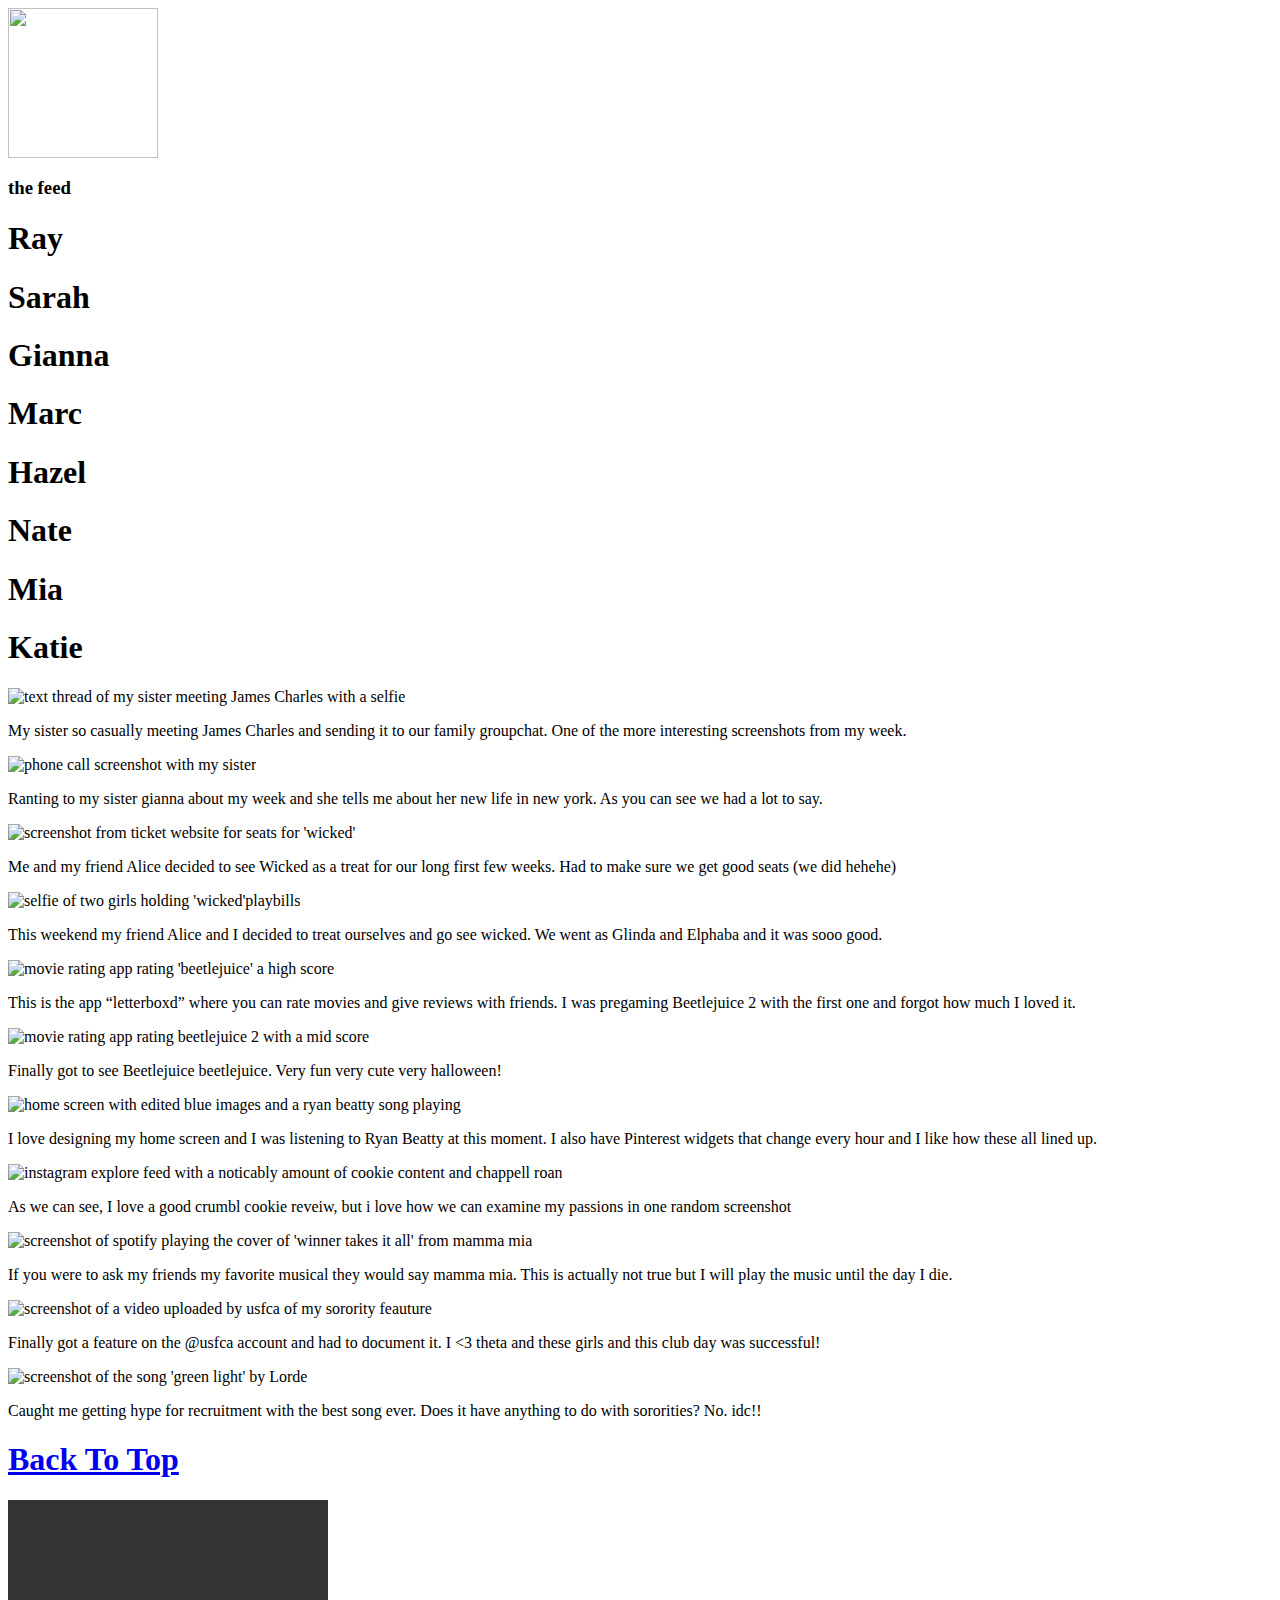
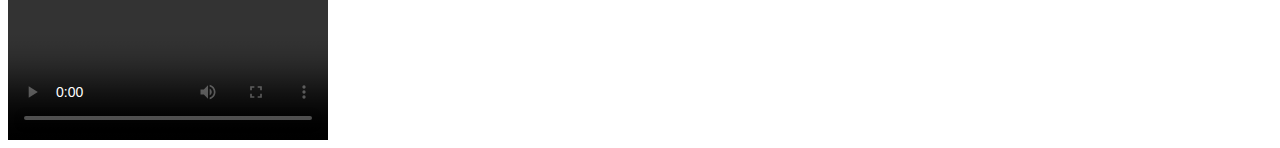
==== thefeed.html @ c277bce9 "thefeed" ====
<style>
    @import url('https://fonts.googleapis.com/css2?family=Italiana&display=swap');
    </style><link rel="preconnect" href="https://fonts.googleapis.com">
<link rel="preconnect" href="https://fonts.gstatic.com" crossorigin>
<link href="https://fonts.googleapis.com/css2?family=Tangerine:wght@400;700&display=swap" rel="stylesheet">
<!DOCTYPE html>
<!--[if lt IE 7]>      <html class="no-js lt-ie9 lt-ie8 lt-ie7"> <![endif]-->
<!--[if IE 7]>         <html class="no-js lt-ie9 lt-ie8"> <![endif]-->
<!--[if IE 8]>         <html class="no-js lt-ie9"> <![endif]-->
<!--[if gt IE 8]>      <html class="no-js"> <!--<![endif]-->

<html>
    
    <head>
        <meta charset="utf-8">
        <meta http-equiv="X-UA-Compatible" content="IE=edge">
        <title>welcome to the feed!</title>
        <meta name="description" content="The Feed Website by Kailey Wilkens">
        <meta name="viewport" content="width=device-width, initial-scale=1">
        <link rel="stylesheet" href="css/style.css">
    </head>

    <body>
        <!--[if lt IE 7]>
            <p class="browsehappy">You are using an <strong>outdated</strong> browser. Please <a href="#">upgrade your browser</a> to improve your experience.</p>
        <![endif]-->
     <nav>
        <a href="index.html">
            <img src="kailey_thefeedmedia/cake.gif"
            width="150px">
        </a>

</div>
<div id="friends">
    <h3> the feed</h3>
    <h1> Ray </h1>
        <h1> Sarah </h1>
            <h1> Gianna </h1>
                <h1> Marc </h1>
                    <h1> Hazel </h1>
                        <h1> Nate </h1>
                            <h1> Mia </h1>
                                <h1> Katie
</h1>
</div>
<div id="images">
     </nav>
     <main>
        <section>
            <img src="kailey_thefeedmedia/james.jpg" alt="text thread of my sister meeting James Charles with a selfie">
 <p> <caption>My sister so casually meeting James Charles and sending it to our family groupchat. One of the more interesting screenshots from my week.</caption></p>
        </section>
       
        <section>
            <img src="kailey_thefeedmedia/gcall.jpg"
             alt="phone call screenshot with my sister">
            <p> <caption> Ranting to my sister gianna about my week and she tells me about her new life in new york. As you can see we had a lot to say.</caption></p>
        </section>
       
        <section>
            <img src="kailey_thefeedmedia/seats.jpg" alt="screenshot from ticket website for seats for 'wicked'">

            <p> <caption>Me and my friend Alice decided to see Wicked as a treat for our long first few weeks. Had to make sure we get good seats (we did hehehe)</caption></p>
        </section>
        <section>
            <img src="kailey_thefeedmedia/wickedbesties.jpg" alt="selfie of two girls holding 'wicked'playbills">
            <p><caption> This weekend my friend Alice and I decided to treat ourselves and go see wicked. We went as Glinda and Elphaba and it was sooo good.</caption></p>
        </section>
        <section>
<img src="kailey_thefeedmedia/beetlejuice.jpg" alt="movie rating app rating 'beetlejuice' a high score">
            <p> <caption>This is the app “letterboxd” where you can rate movies and give reviews with friends. I was pregaming Beetlejuice 2 with the first one and forgot how much I loved it.</caption></p>
        </section>
        <section>
            <img src="kailey_thefeedmedia/beetlejuice2.jpg" alt="movie rating app rating beetlejuice 2 with a mid score">
            <p> <caption>Finally got to see Beetlejuice beetlejuice. Very fun very cute very halloween!</caption></p>
        </section>
        <section>
            <img src="kailey_thefeedmedia/homescreen.jpg" alt="home screen with edited blue images and a ryan beatty song playing">
            <p> <caption>I love designing my home screen and I was listening to Ryan Beatty at this moment. I also have Pinterest widgets that change every hour and I like how these all lined up. </caption></p>
        </section>
        <section>
            <img src="kailey_thefeedmedia/insta.jpg" alt="instagram explore feed with a noticably amount of cookie content and chappell roan">
            <p> <caption>As we can see, I love a good crumbl cookie reveiw, but i love how we can examine my passions in one random screenshot</caption></p>
        </section>
        <section>
            <img src="kailey_thefeedmedia/mamma.jpg" alt="screenshot of spotify playing the cover of 'winner takes it all' from mamma mia">
            <p> <caption>If you were to ask my friends my favorite musical they would say mamma mia. This is actually not true but I will play the music until the day I die.</caption></p>
        </section>
        <section>
            <img src="kailey_thefeedmedia/usfsc.jpg" alt="screenshot of a video uploaded by usfca of my sorority feauture">
            <p> <caption>Finally got a feature on the @usfca account and had to document it. I <3 theta and these girls and this club day was successful!</caption></p>
        </section>
        <section>
            <img src="kailey_thefeedmedia/lorde.jpg" alt="screenshot of the song 'green light' by Lorde">
            <p> <caption>Caught me getting hype for recruitment with the best song ever. Does it have anything to do with sororities? No. idc!!</caption></p>
        </section>
    </div>
     </main>
     <footer>
        <a href="#top">
        <h1> Back To Top</h1> 
    </a>
    <video 
    width="320" height="240" controls>
    autoplay <muted>
        <source src="kailey_thefeedmedia/trish-chicken.jpg" type="video/mp4">
        <source src="movie.ogg" type="video/ogg">
    </muted>
    </autoplay>
      </video>
     </footer>
    </body>
</html>
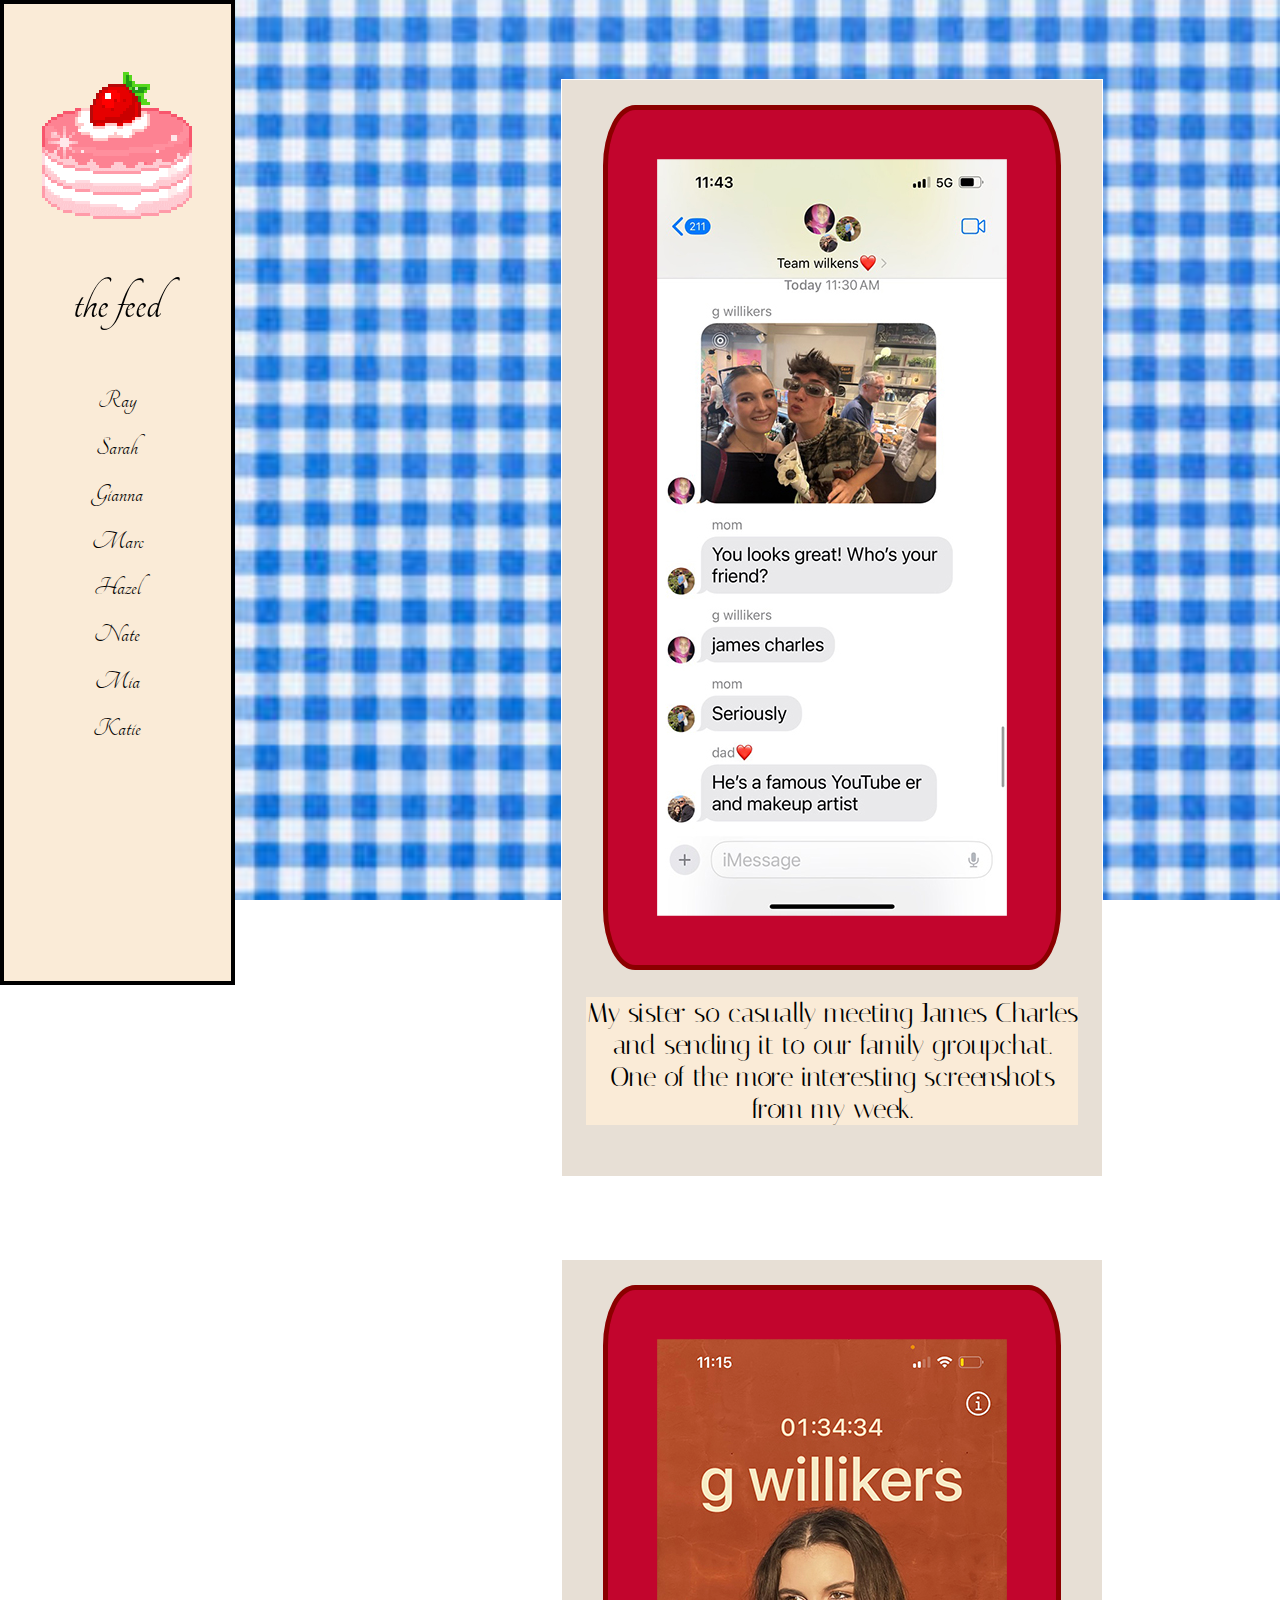
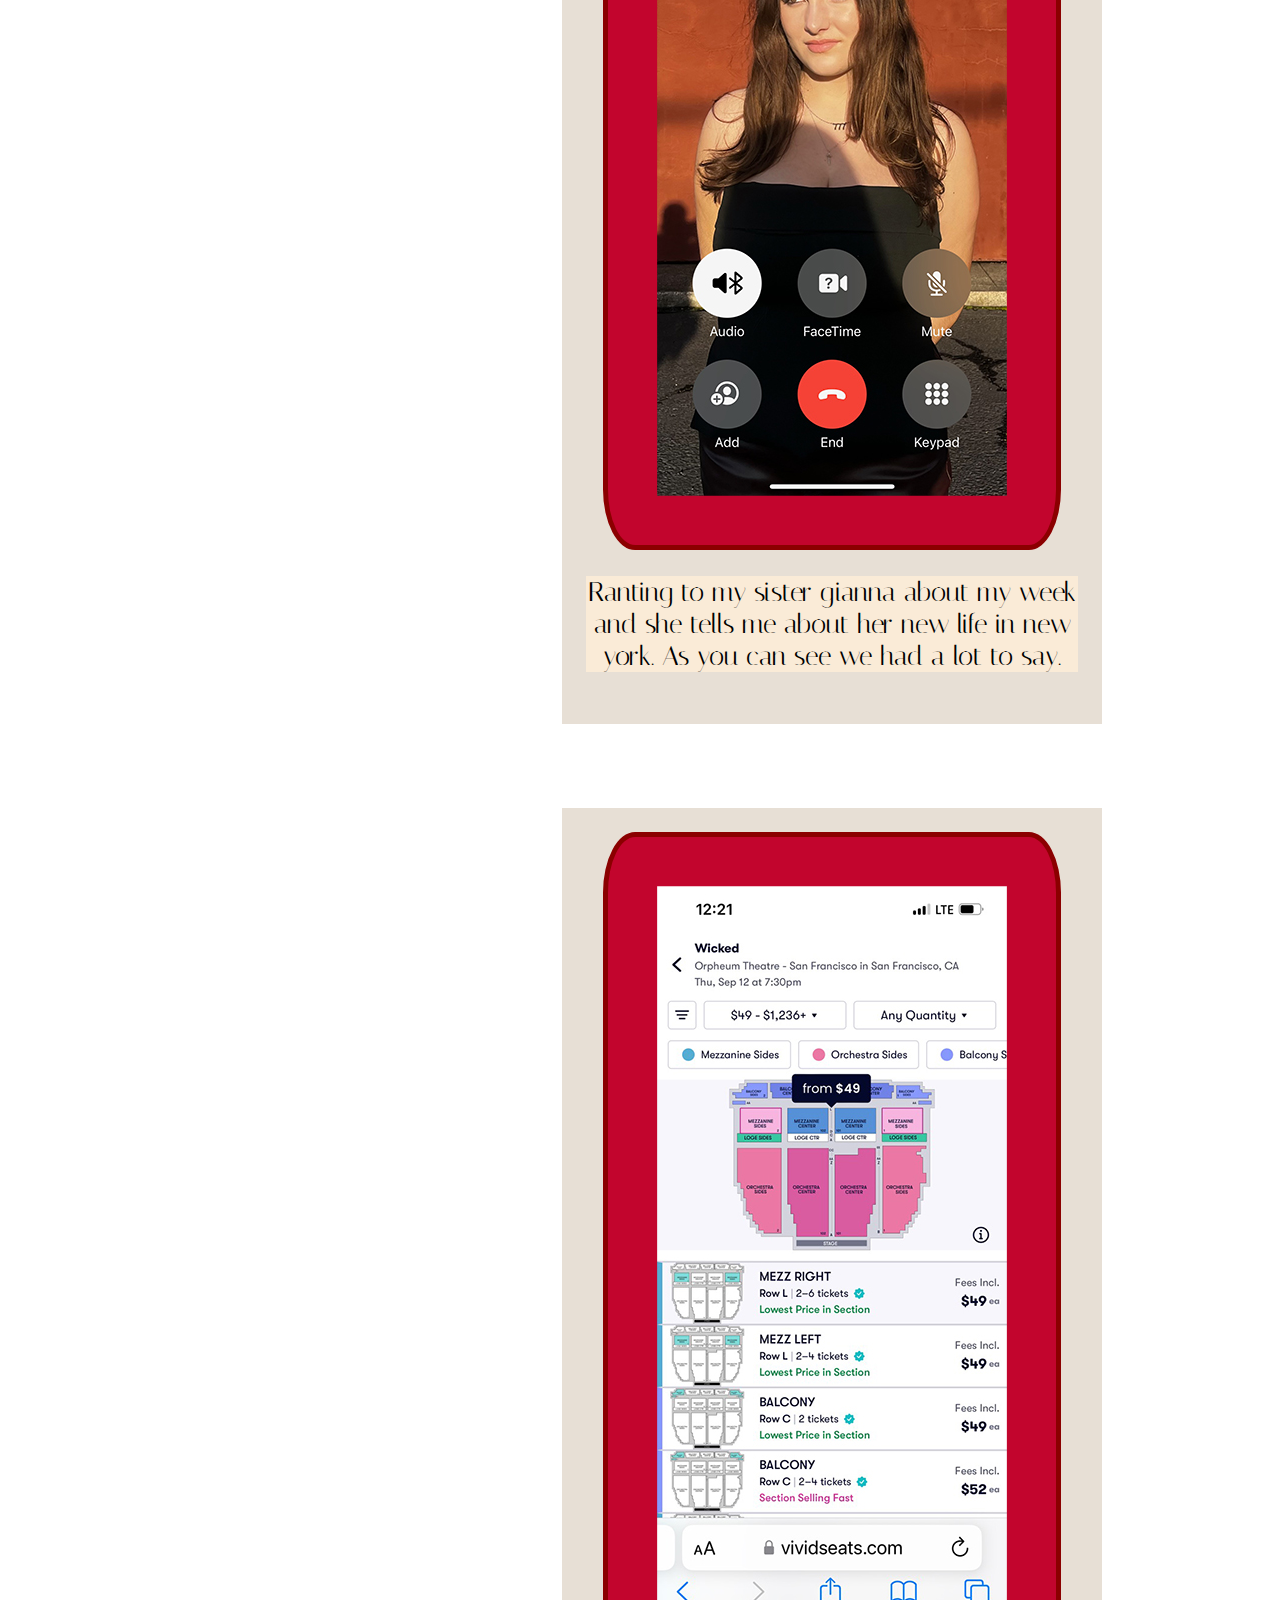
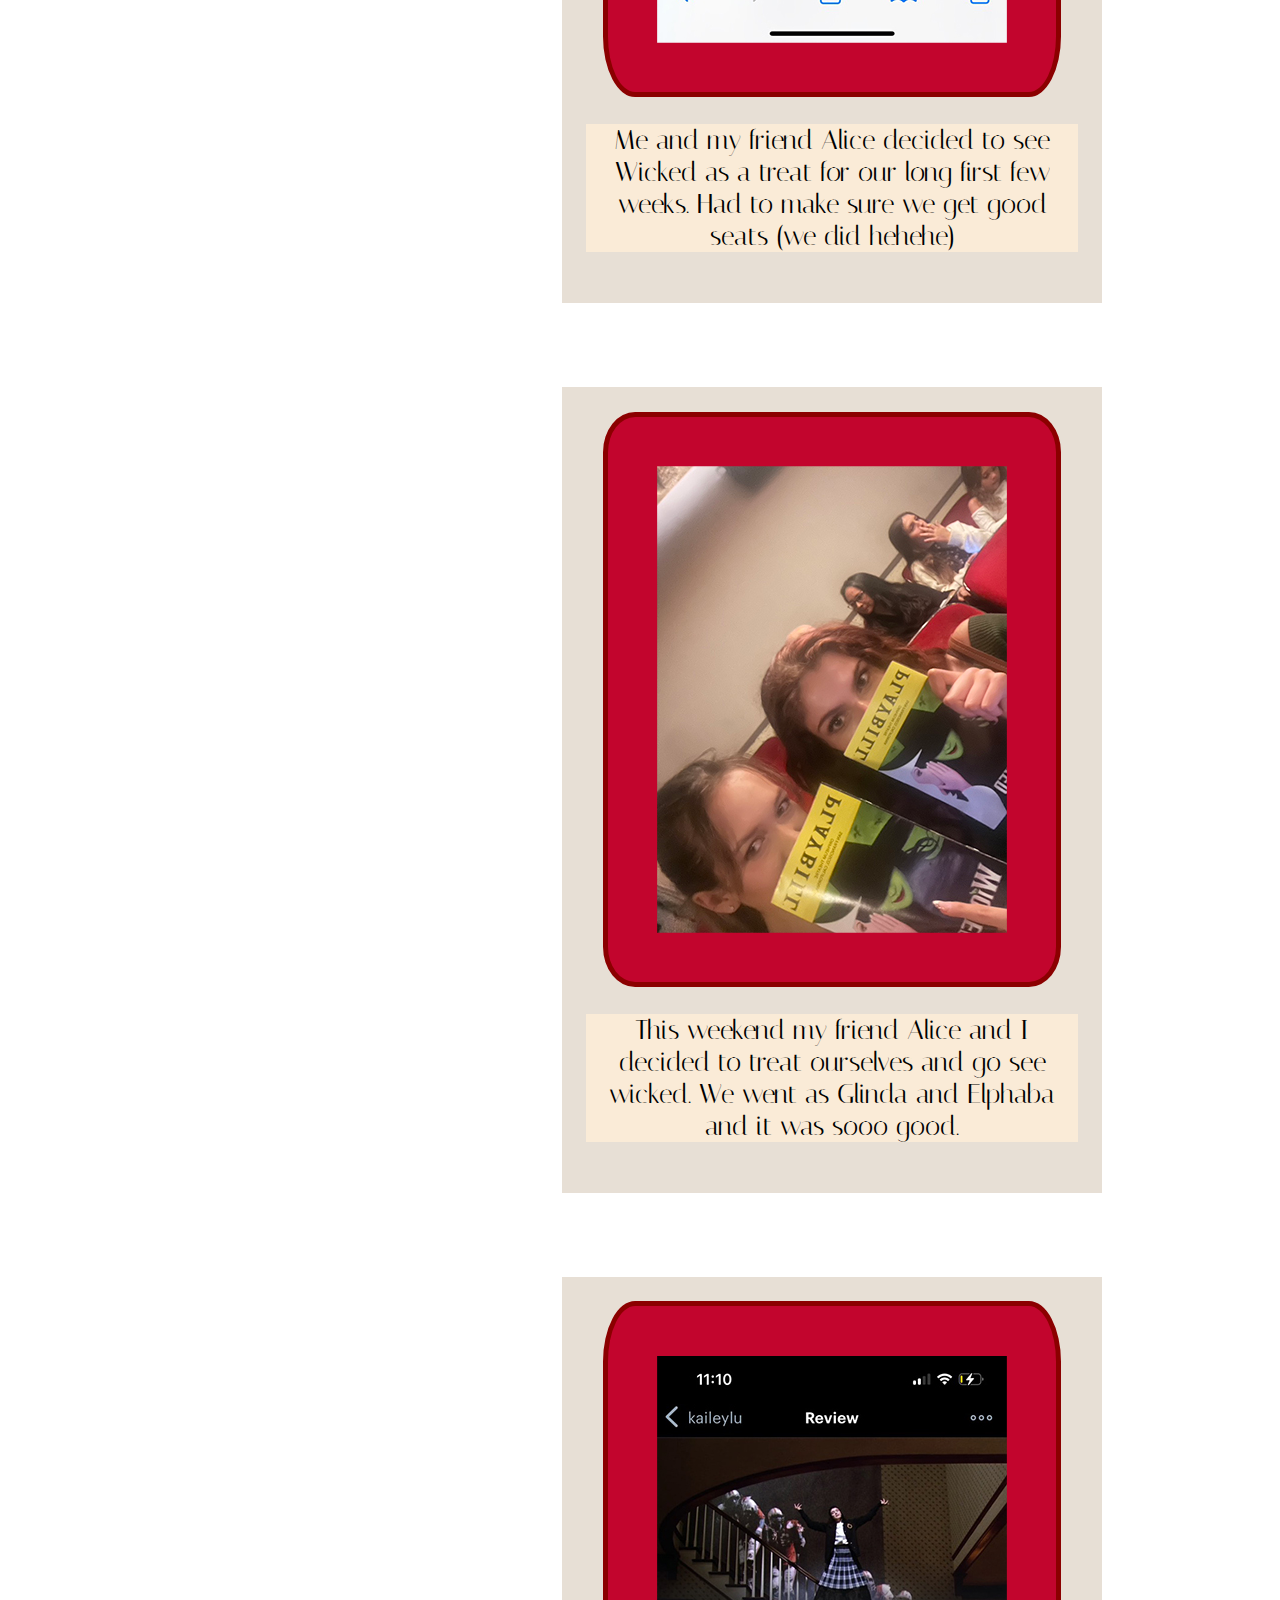
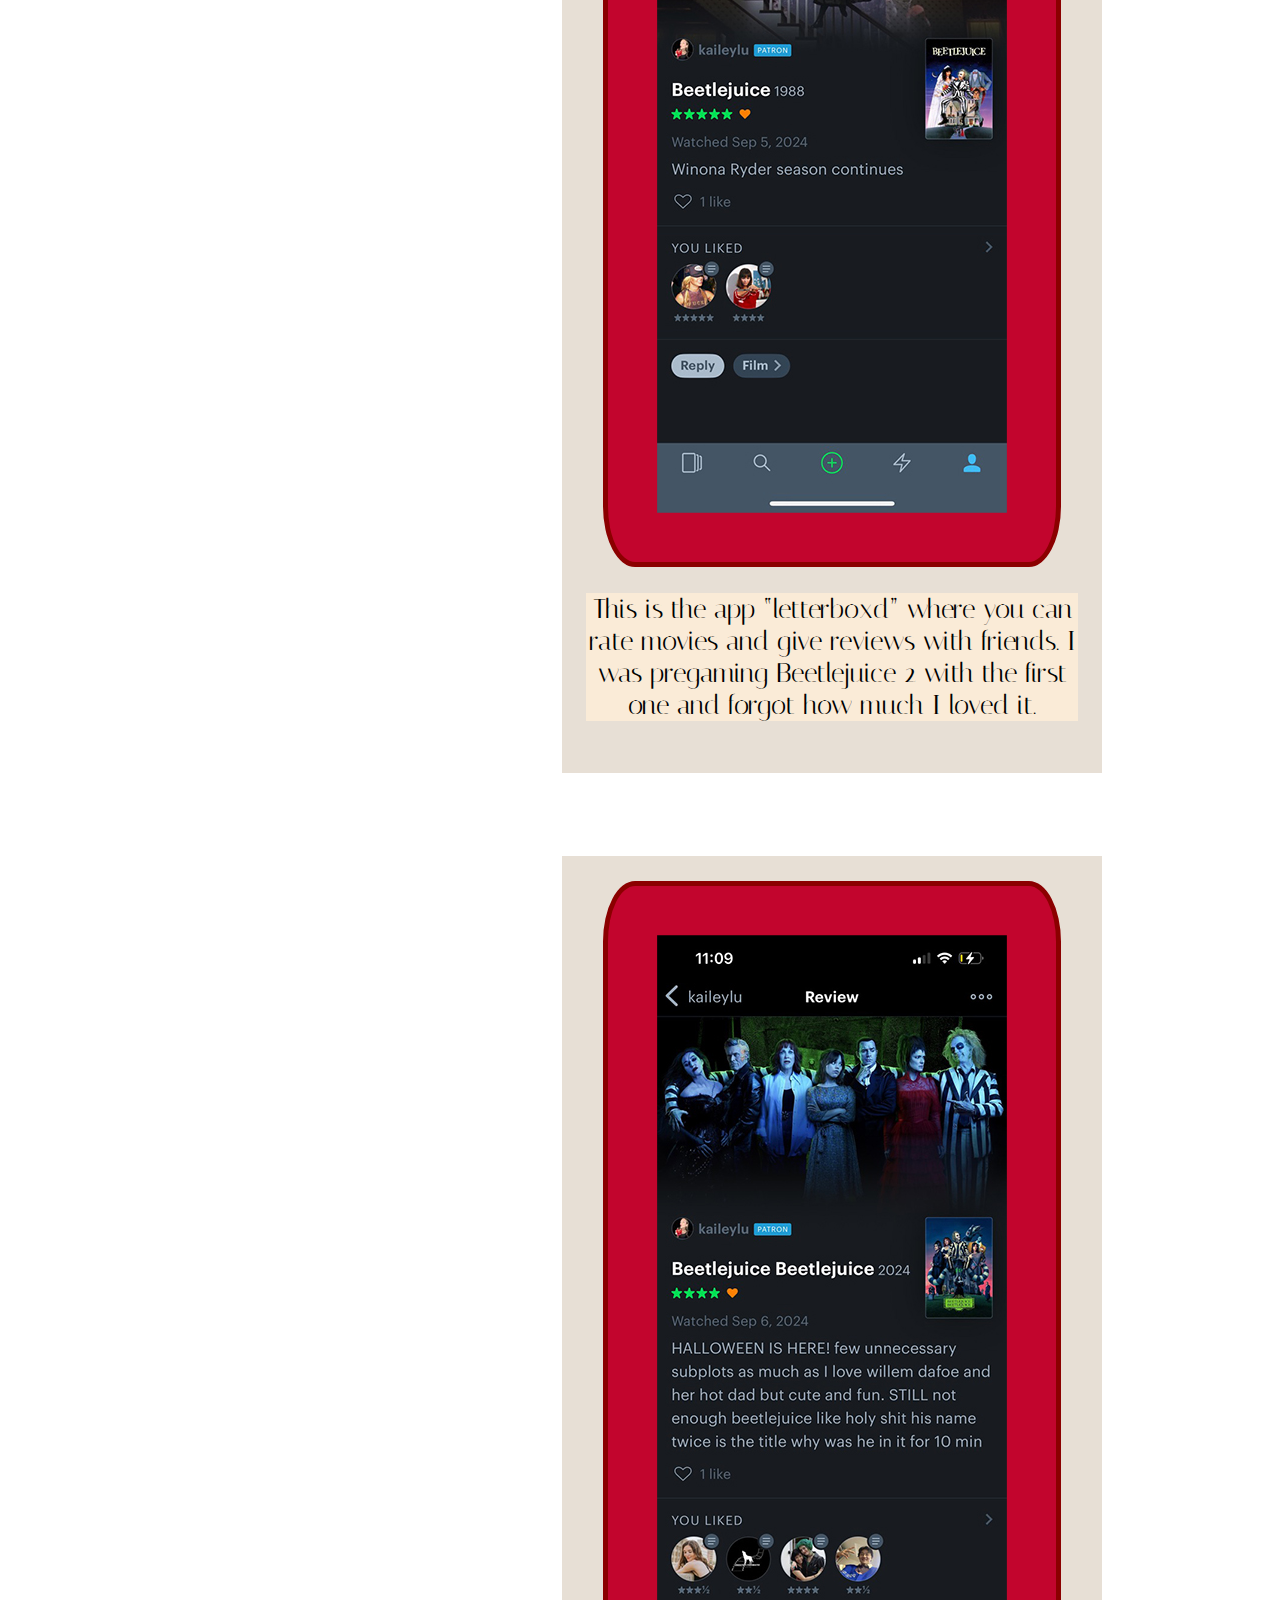
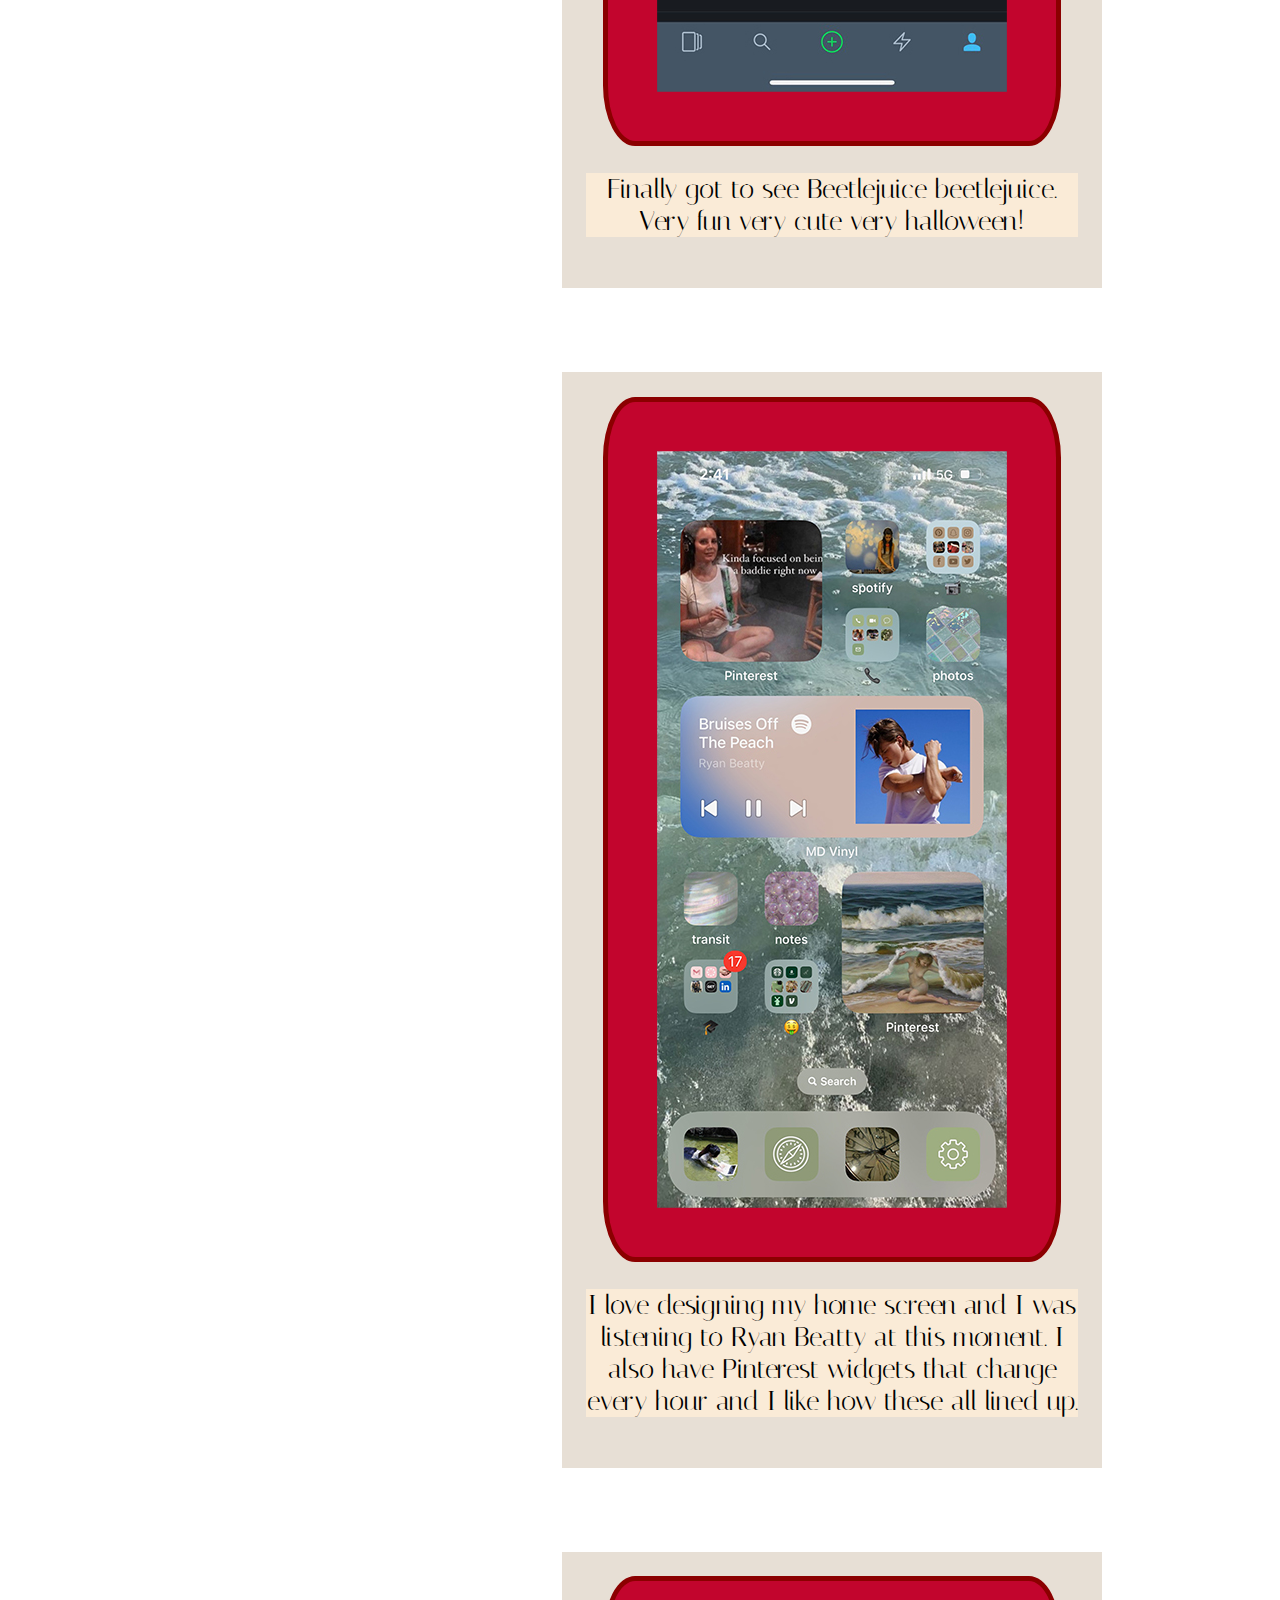
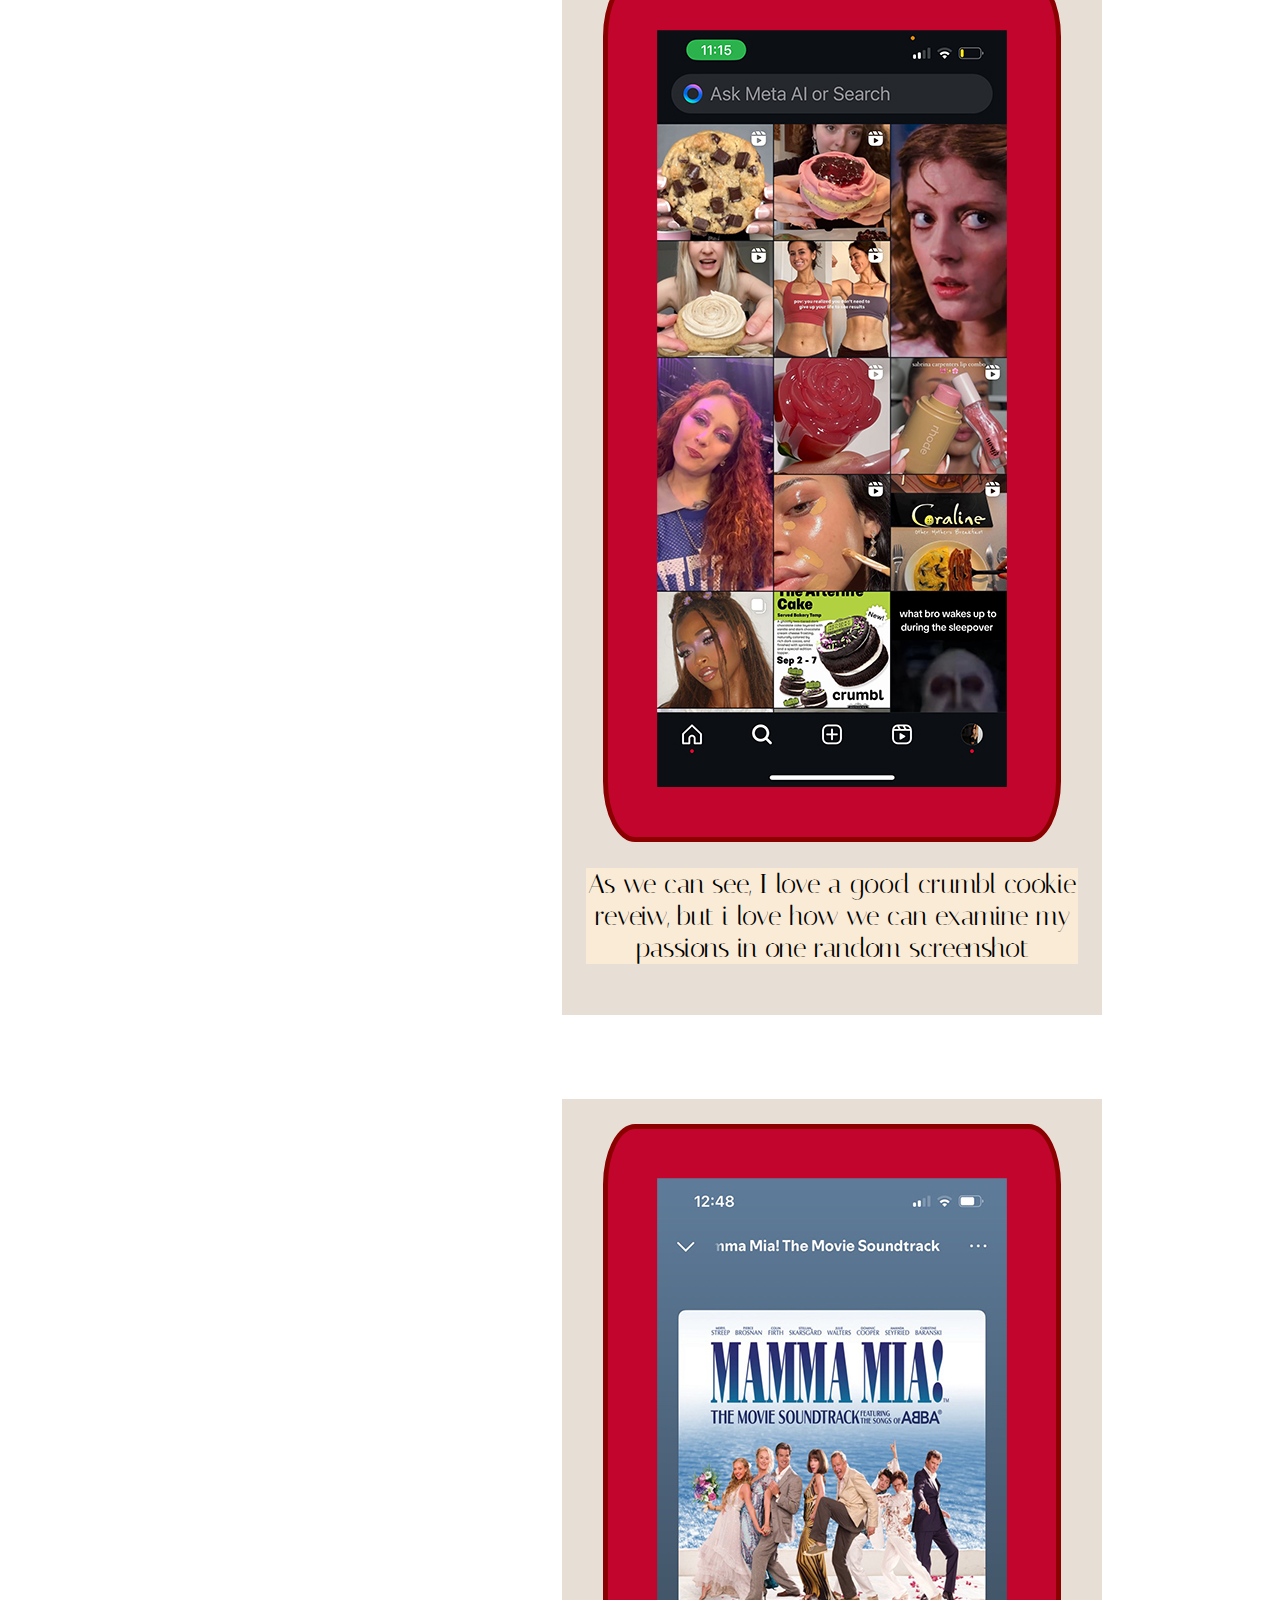
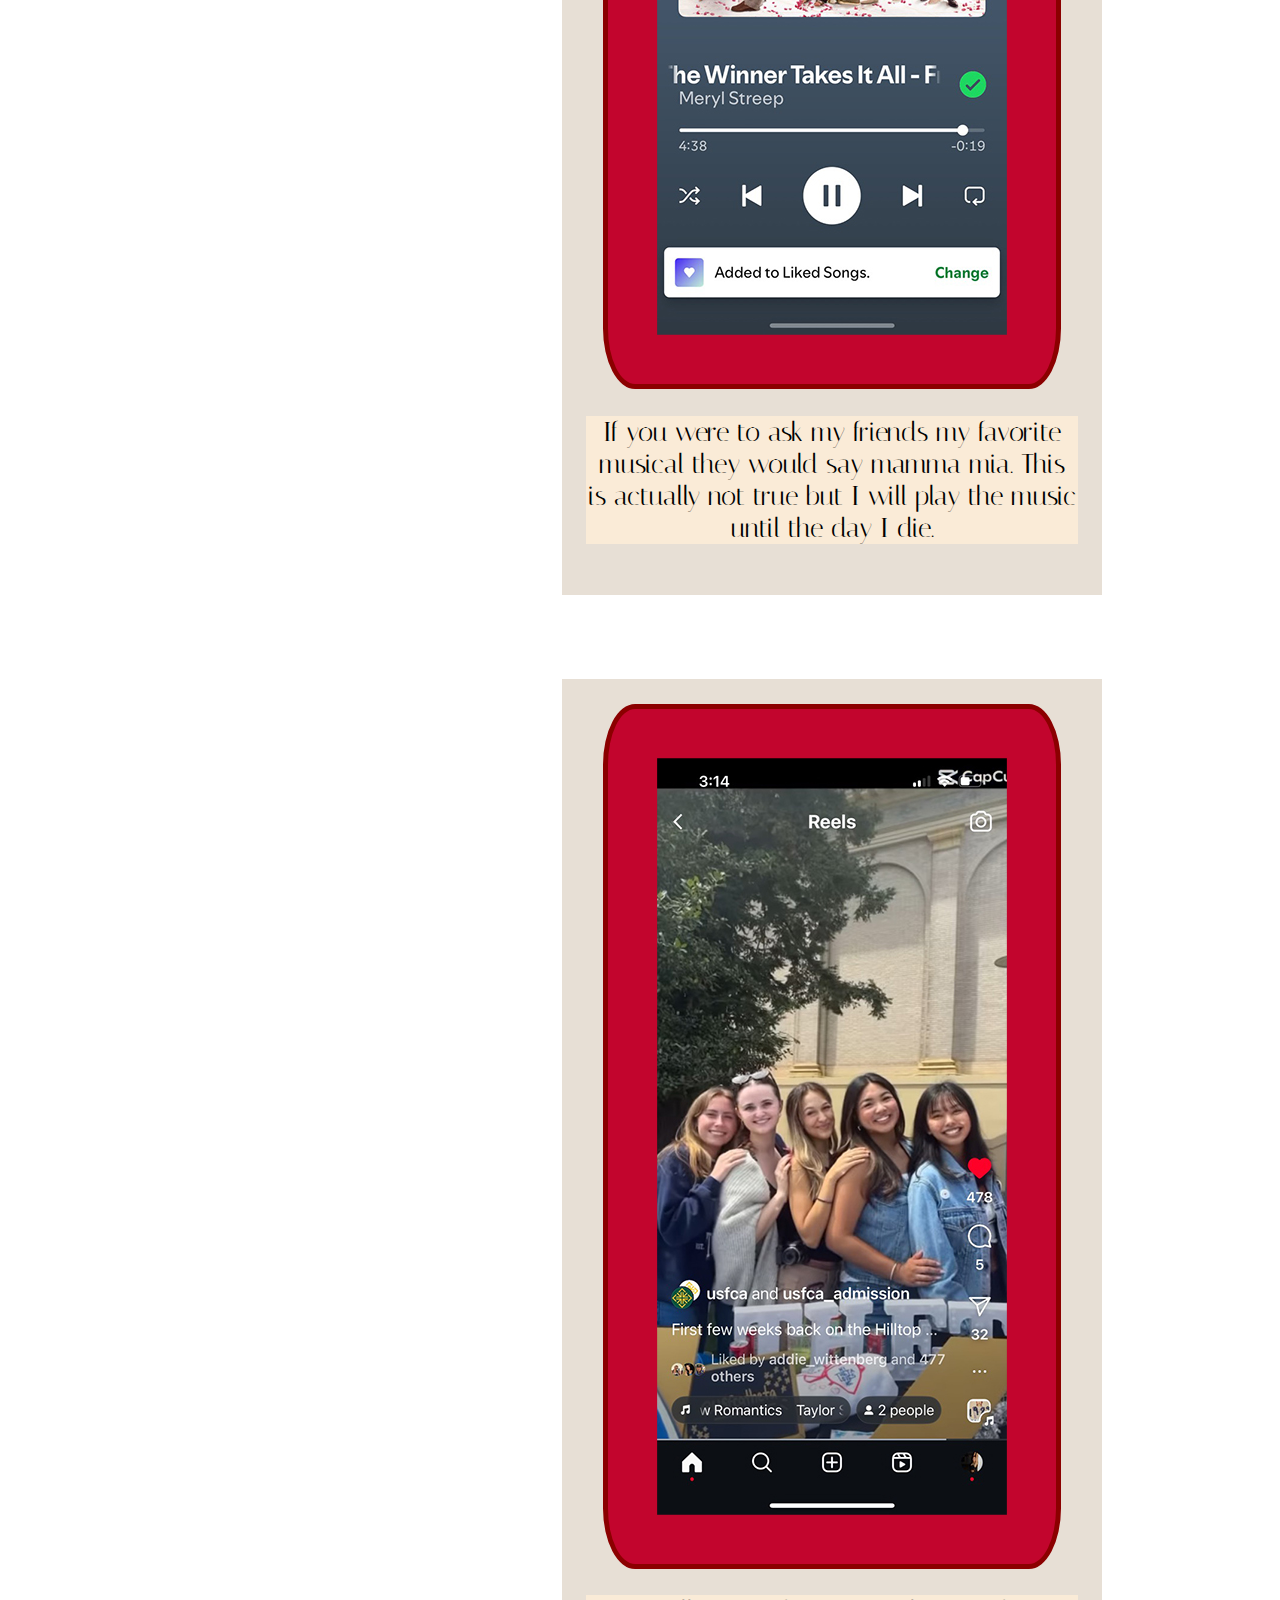
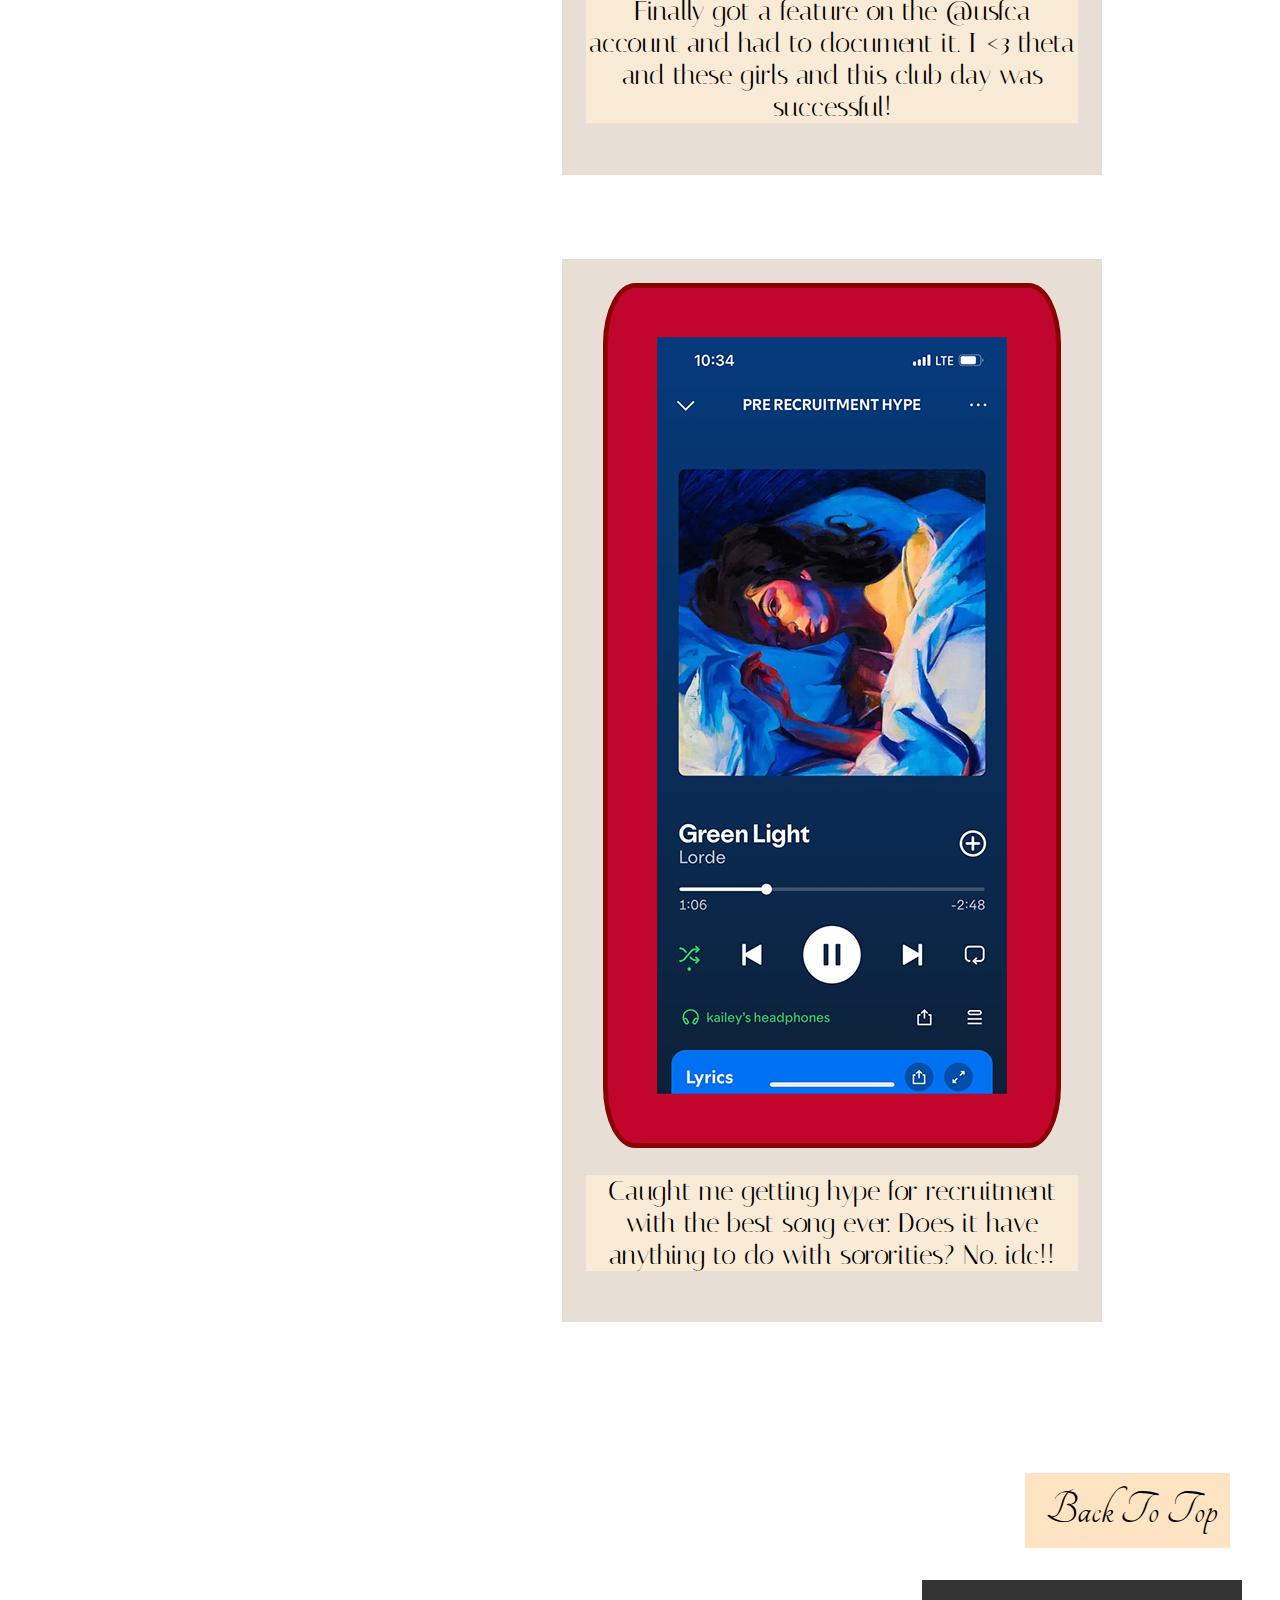
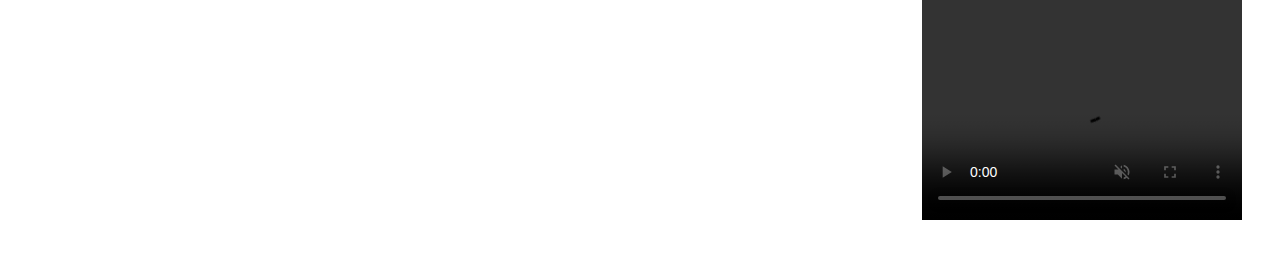
==== commit 93b92f72: "Update thefeed.html" ====
--- a/thefeed.html
+++ b/thefeed.html
@@ -99,10 +99,9 @@
      <footer>
         <a href="#top">
         <h1> Back To Top</h1> 
-    </a>
+   </a>
     <video 
-    width="320" height="240" controls>
-    autoplay <muted>
+    width="320" height="240" controls autoplay muted>
         <source src="kailey_thefeedmedia/trish-chicken.jpg" type="video/mp4">
         <source src="movie.ogg" type="video/ogg">
     </muted>
@@ -110,4 +109,4 @@
       </video>
      </footer>
     </body>
-</html>+</html>
--- a/css/style.css
+++ b/css/style.css
@@ -0,0 +1,220 @@
+@import url(https://www.istockphoto.com/search/2/image-film?phrase=blue+gingham);
+
+
+
+body{
+    background-image: url('../kailey_thefeedmedia/bluegingham.jpg');
+    background-size: cover;
+    background-position: center;
+    background-attachment: fixed;
+    margin: 0 auto;
+    max-width: 100%;
+   
+}
+
+header {
+    text-align: center;
+    margin-top: 15%;
+    right: 15%;
+}
+
+
+
+
+nav {
+background-color: antiquewhite;
+border: 4px solid black;
+max-width: 25%;
+padding: 3%;
+height: 100vh;
+position: fixed;
+top: 0px;
+left: 0px;
+}
+
+nav img:hover {
+background-color: blue;
+
+}
+
+h1{
+color: rgb(0, 0, 0);
+font-size: 20pt;
+font-family: "Tangerine", cursive;
+font-weight: 400;
+font-style: normal;
+
+
+  }
+
+
+
+h2{
+color: white;
+font-family: "Italiana", sans-serif;
+    font-weight: 400;
+    font-style: normal;
+
+}
+
+h3 {
+color: rgb(0, 0, 0);
+font-size: 40pt;
+font-family: "Tangerine", cursive;
+font-weight: 400;
+font-style: normal;
+}
+
+main {
+max-width: 65%;
+margin-left: 30%;
+padding: 3%;
+display: flex;
+flex-direction: column;
+justify-content: space-around;
+align-items: center;
+}
+
+section{
+    border: 1px solid white;
+    text-align: center;
+    width: 60%;
+    margin: 5%;
+    padding: 3%;
+    background-color: rgb(231, 223, 213);
+}
+
+section img{
+    padding: 10%;
+    border: 5px solid darkred;
+    background-color: rgb(194,5,45);
+    border-radius: 7%;
+    
+}
+
+section img:hover{
+    transform: scale(1.1);
+}
+
+a{
+    text-decoration: none;
+}
+
+a:hover{
+    opacity: .7;
+
+}
+footer {
+text-align: right;
+padding: 3%;
+color: rgb(0, 0, 0);
+
+}
+
+footer h1{
+    background-color: bisque;
+    width: 15%;
+    text-align: right;
+    margin-left: 82%;
+    font-family: "Tangerine", cursive;
+        font-weight: 400;
+        font-style: normal;
+
+        font-size: 36pt;
+        padding: 1%;
+
+}
+
+.tangerine-regular {
+    font-family: "Tangerine", cursive;
+    font-weight: 400;
+    font-style: normal;
+  }
+
+  
+caption{
+    background-color: beige;
+}
+
+#friends {
+    border: 1px;
+    text-align: center;
+    padding: 2%;
+    font-family: "Tangerine", cursive;
+        font-weight: 400;
+        font-style: normal;
+
+        font-size: 17pt;
+}
+p{
+    color: rgb(0, 0, 0);
+    font-family: "Italiana", sans-serif;
+    font-weight: 400;
+    font-style: normal;
+    font-size: 20pt;
+    background-color: antiquewhite;
+}
+
+.tangerine-regular {
+    font-family: "Tangerine", cursive;
+    font-weight: 400;
+    font-style: normal;
+  }
+
+  
+caption{
+    background-color: white;
+}
+
+.cake {
+    width: 110px;
+    top: 50px;
+    left: 600px;
+}
+
+.apple {
+    position: absolute;
+    width: 150px;
+    top: 100px;
+    left: 100px;
+}
+
+.applecat {
+    position: absolute;
+    bottom: 150;
+    right: 200;
+    width: 150px;
+}
+
+.watermelon {
+    position: absolute;
+    bottom: 50px;
+    width: 150px;
+    left: 250px;
+}
+
+.banana {
+    position: absolute;
+    right: 250px;
+    top: 50px;
+    width: 100px;
+}
+
+.forknknife{
+    position: absolute;
+    bottom: 175px;
+    left: 630px;
+    width: 160px;
+}
+
+.tray {
+    padding: 1%;
+    border: 5px solid darkred;
+    background-color: rgb(194,5,45);
+    border-radius: 1%;
+}
+
+.trish {
+    align-items: center;
+    background-color: bisque;
+}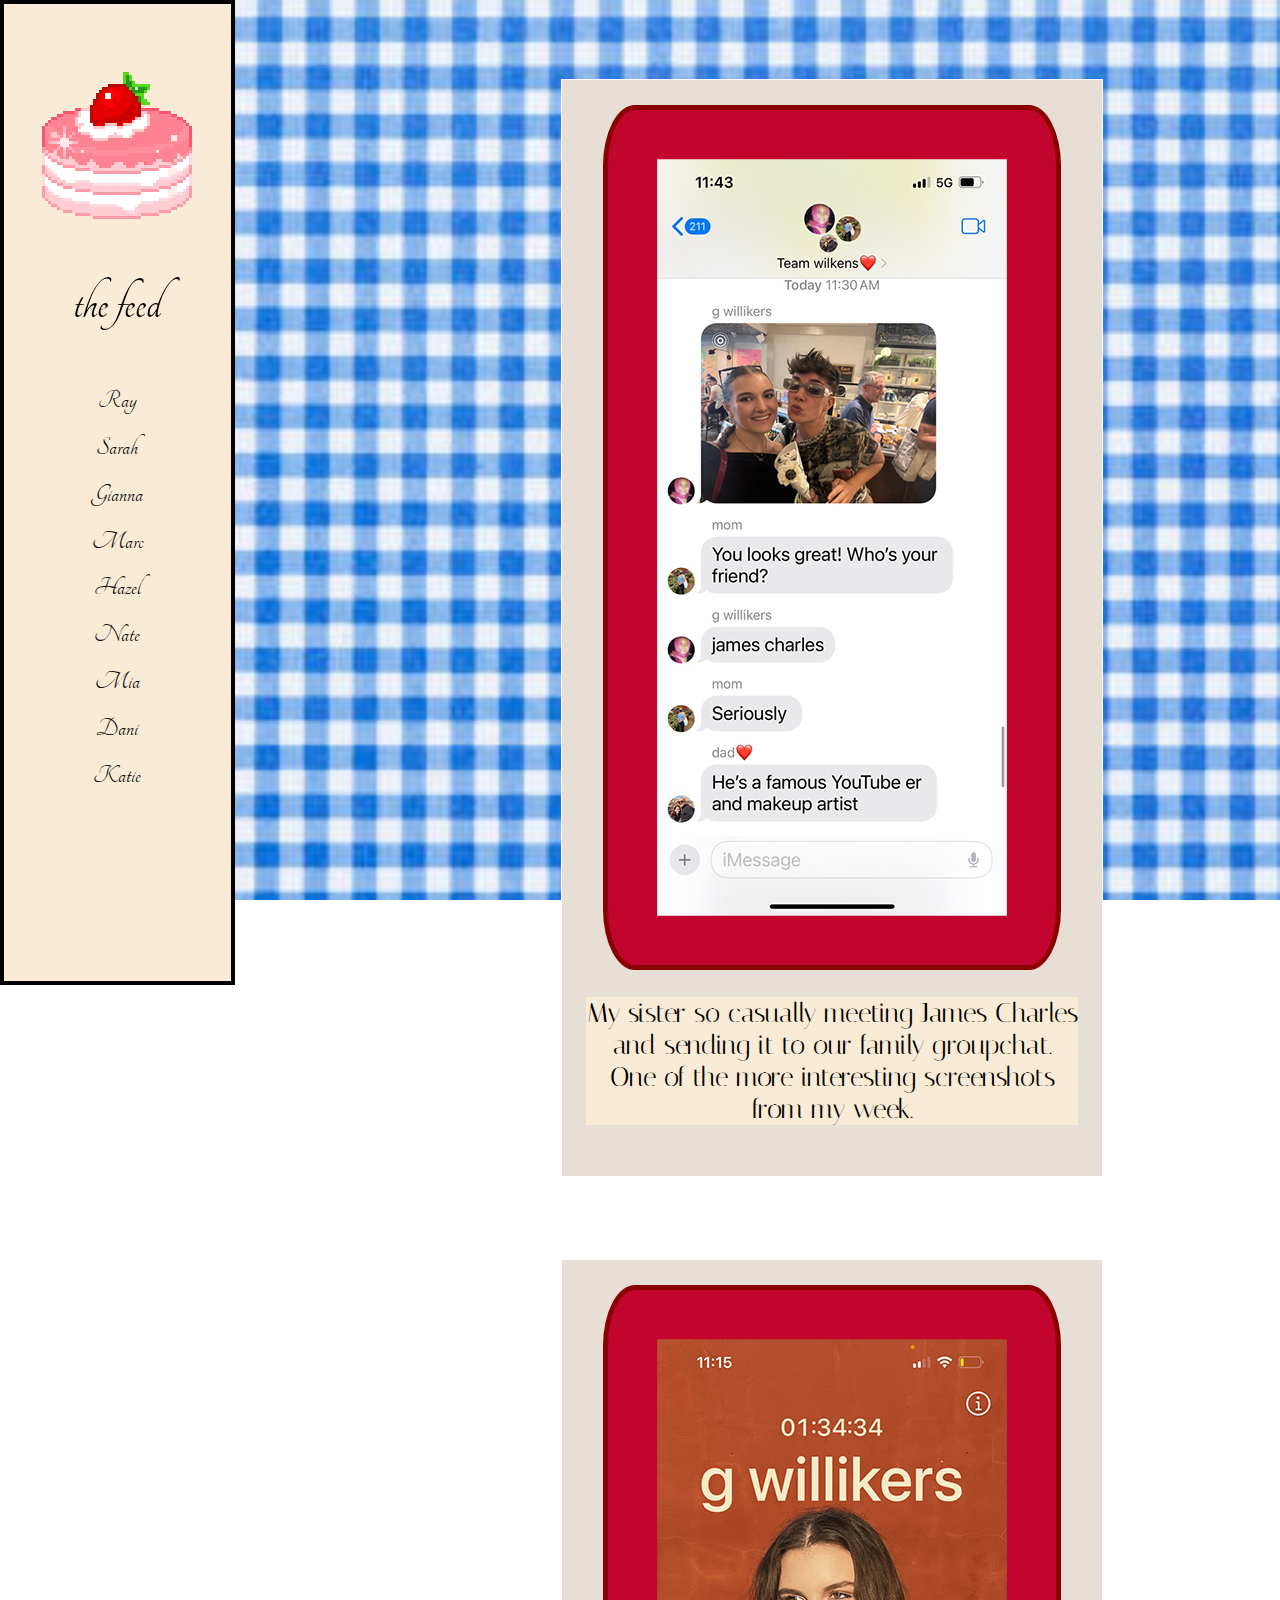
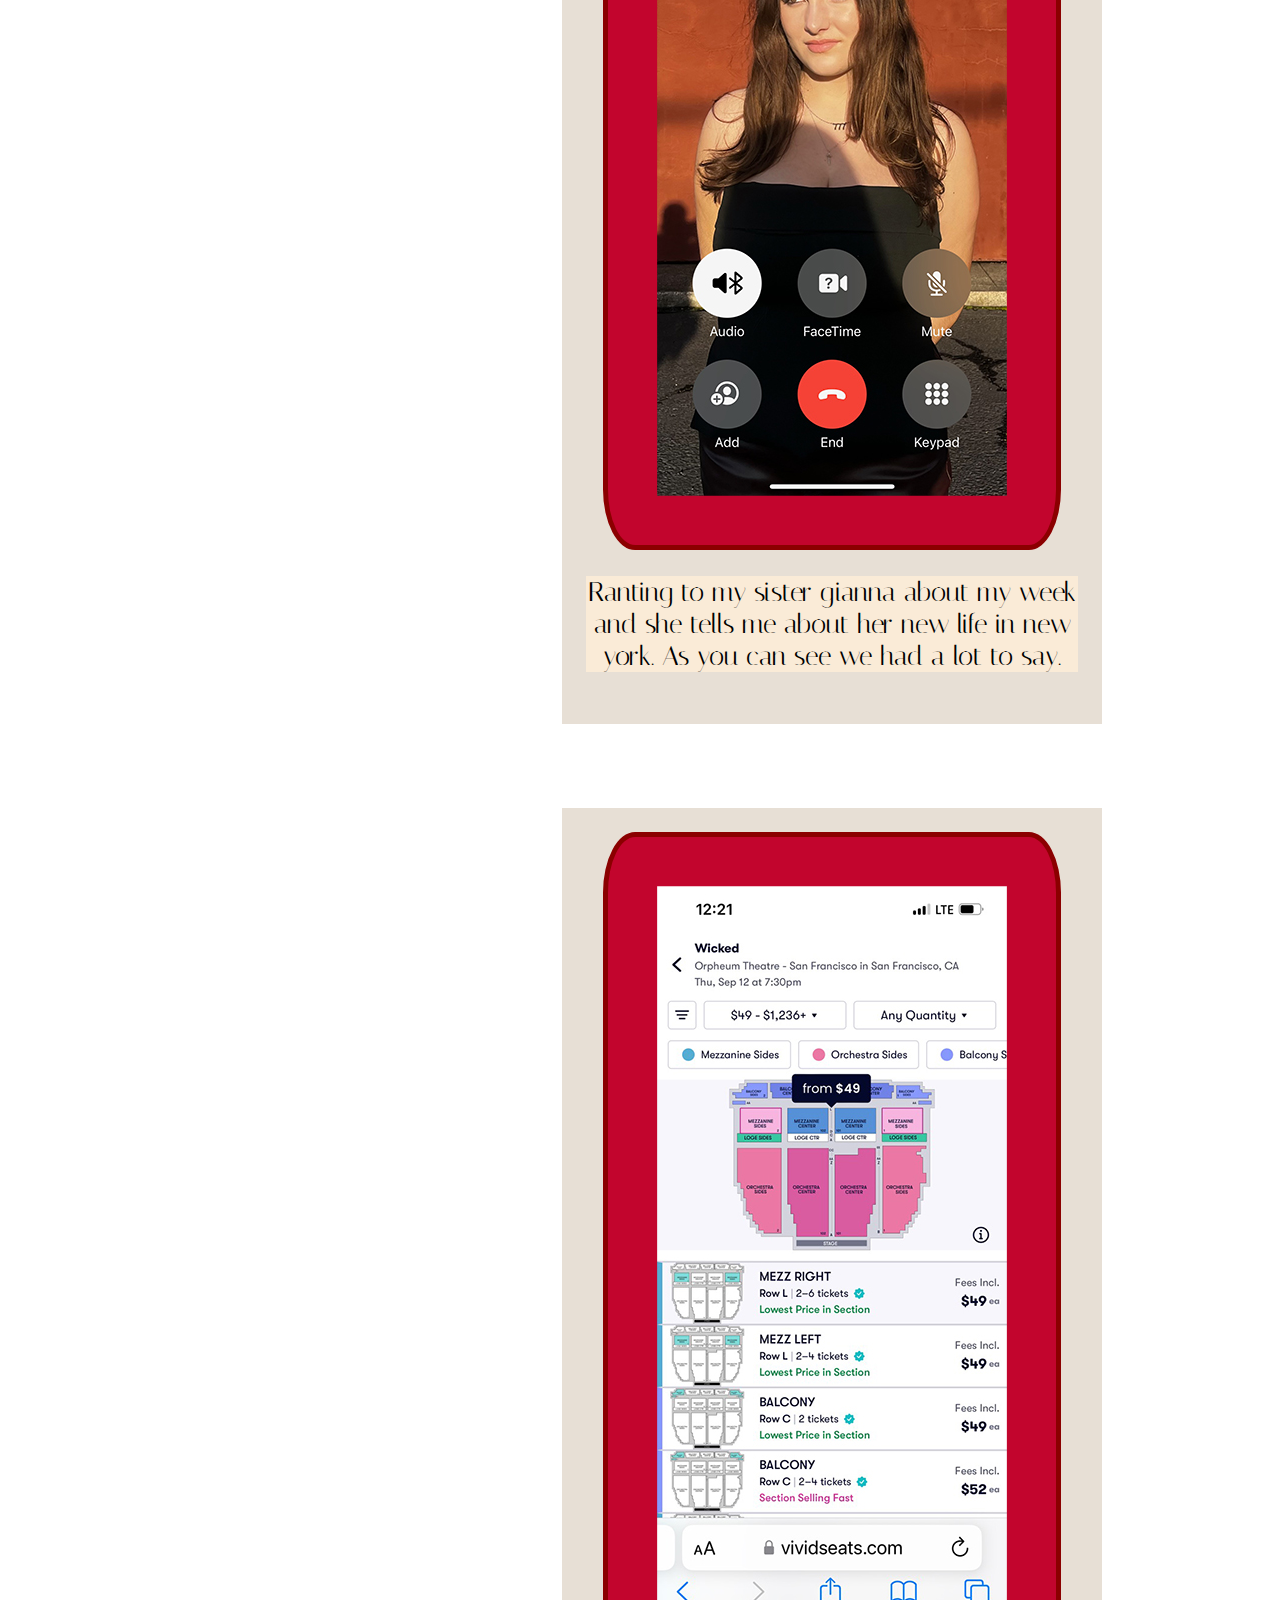
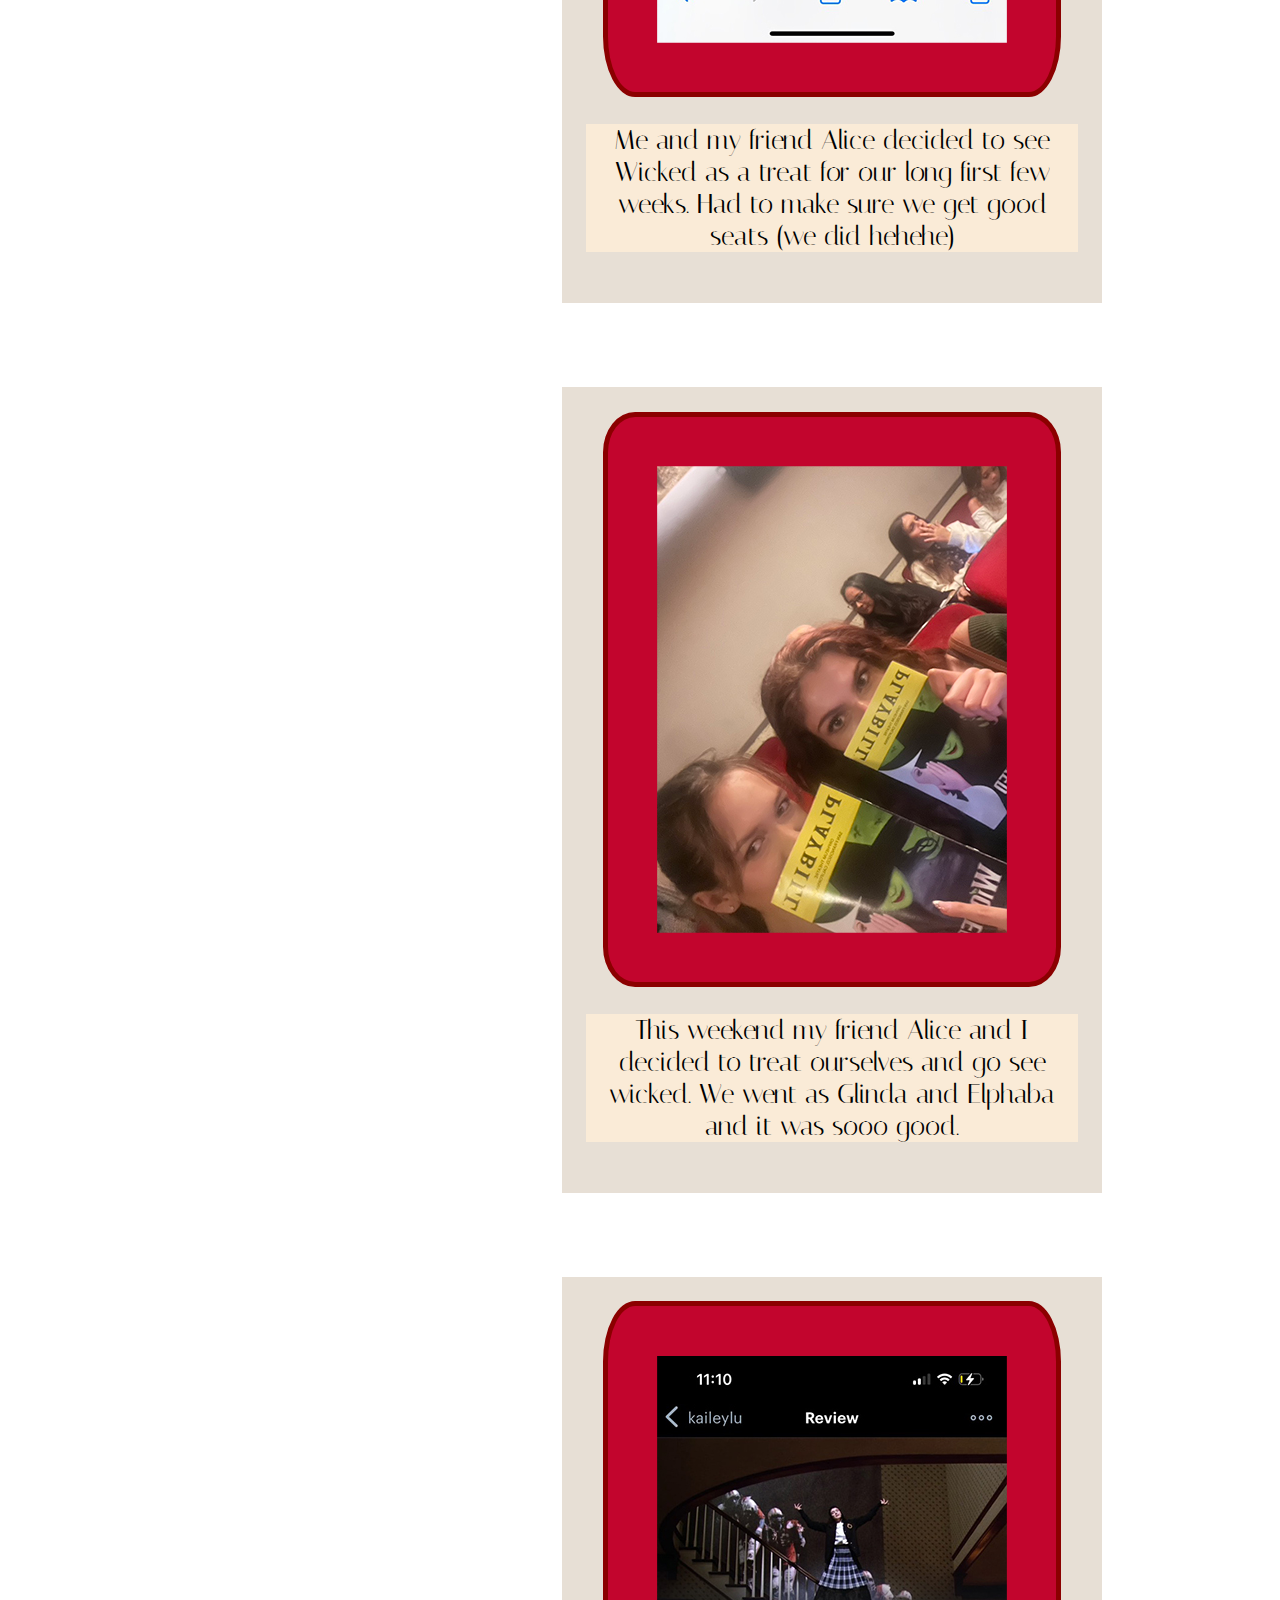
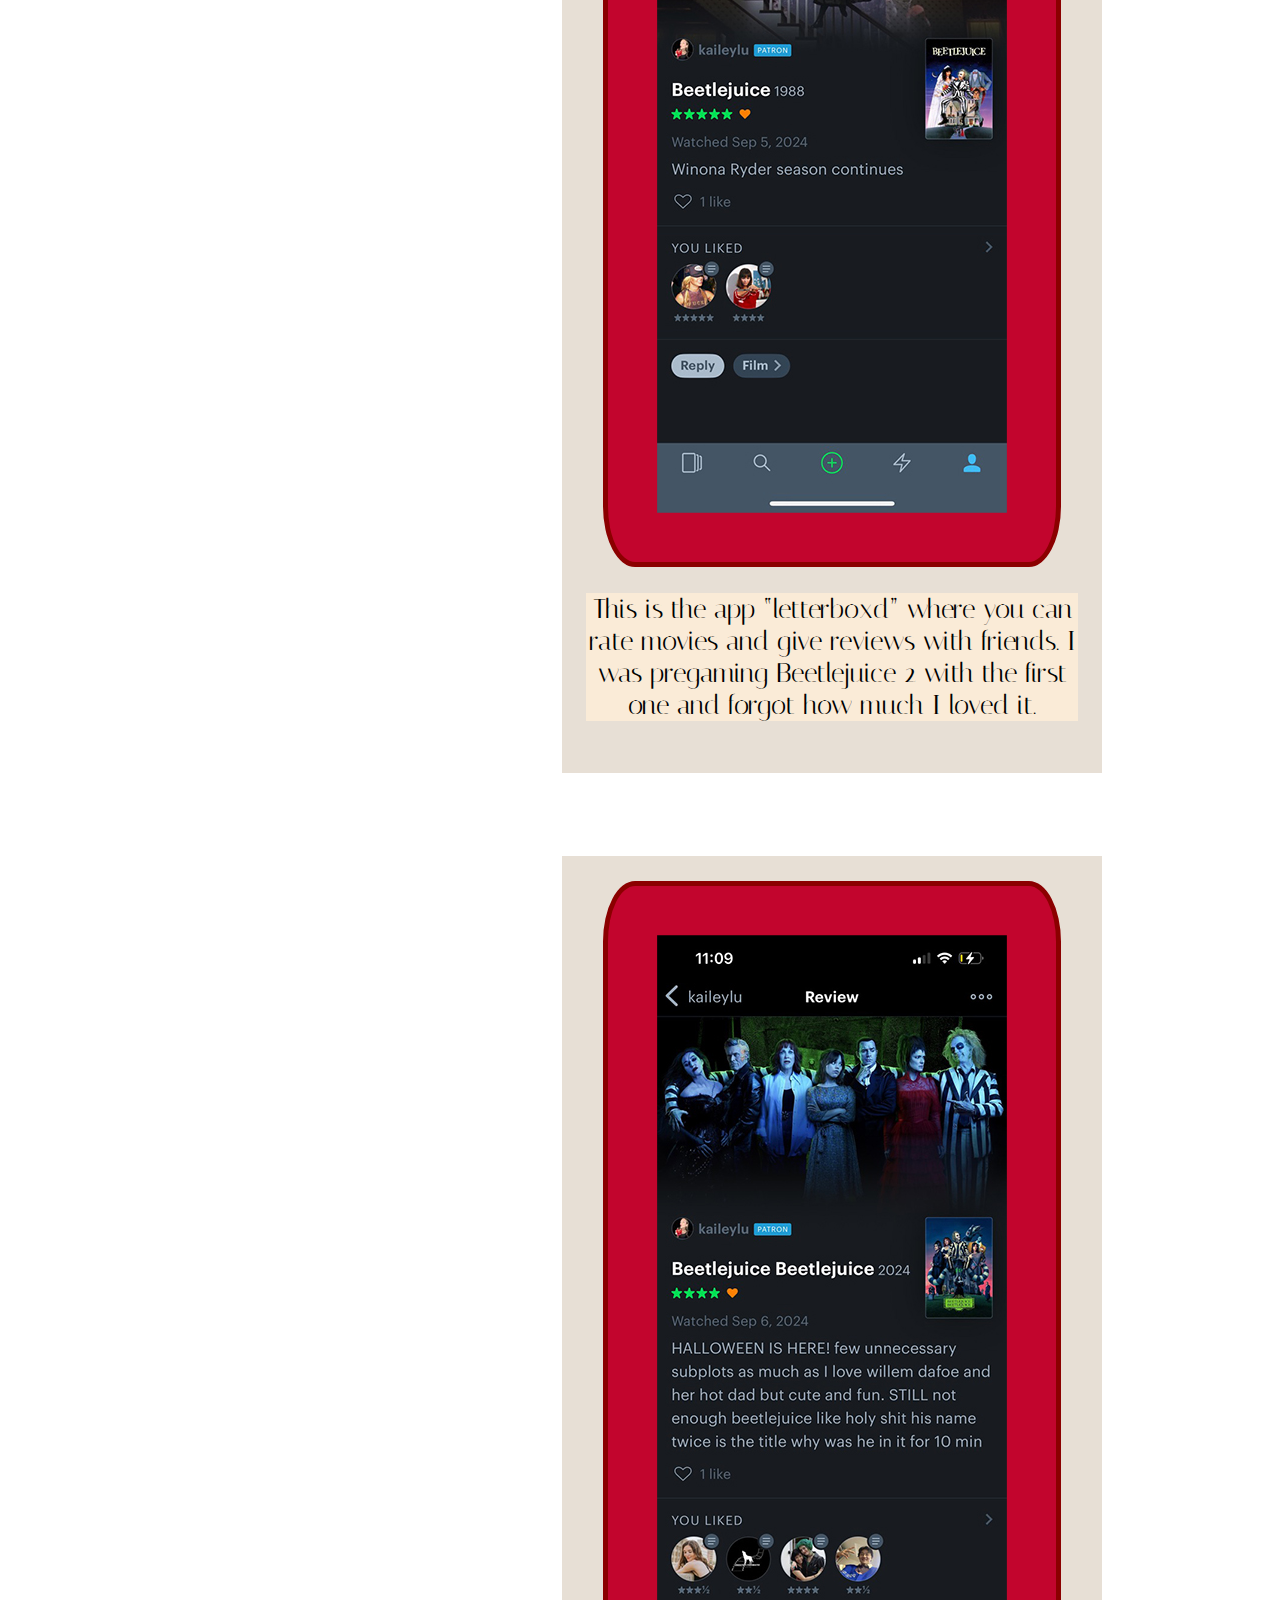
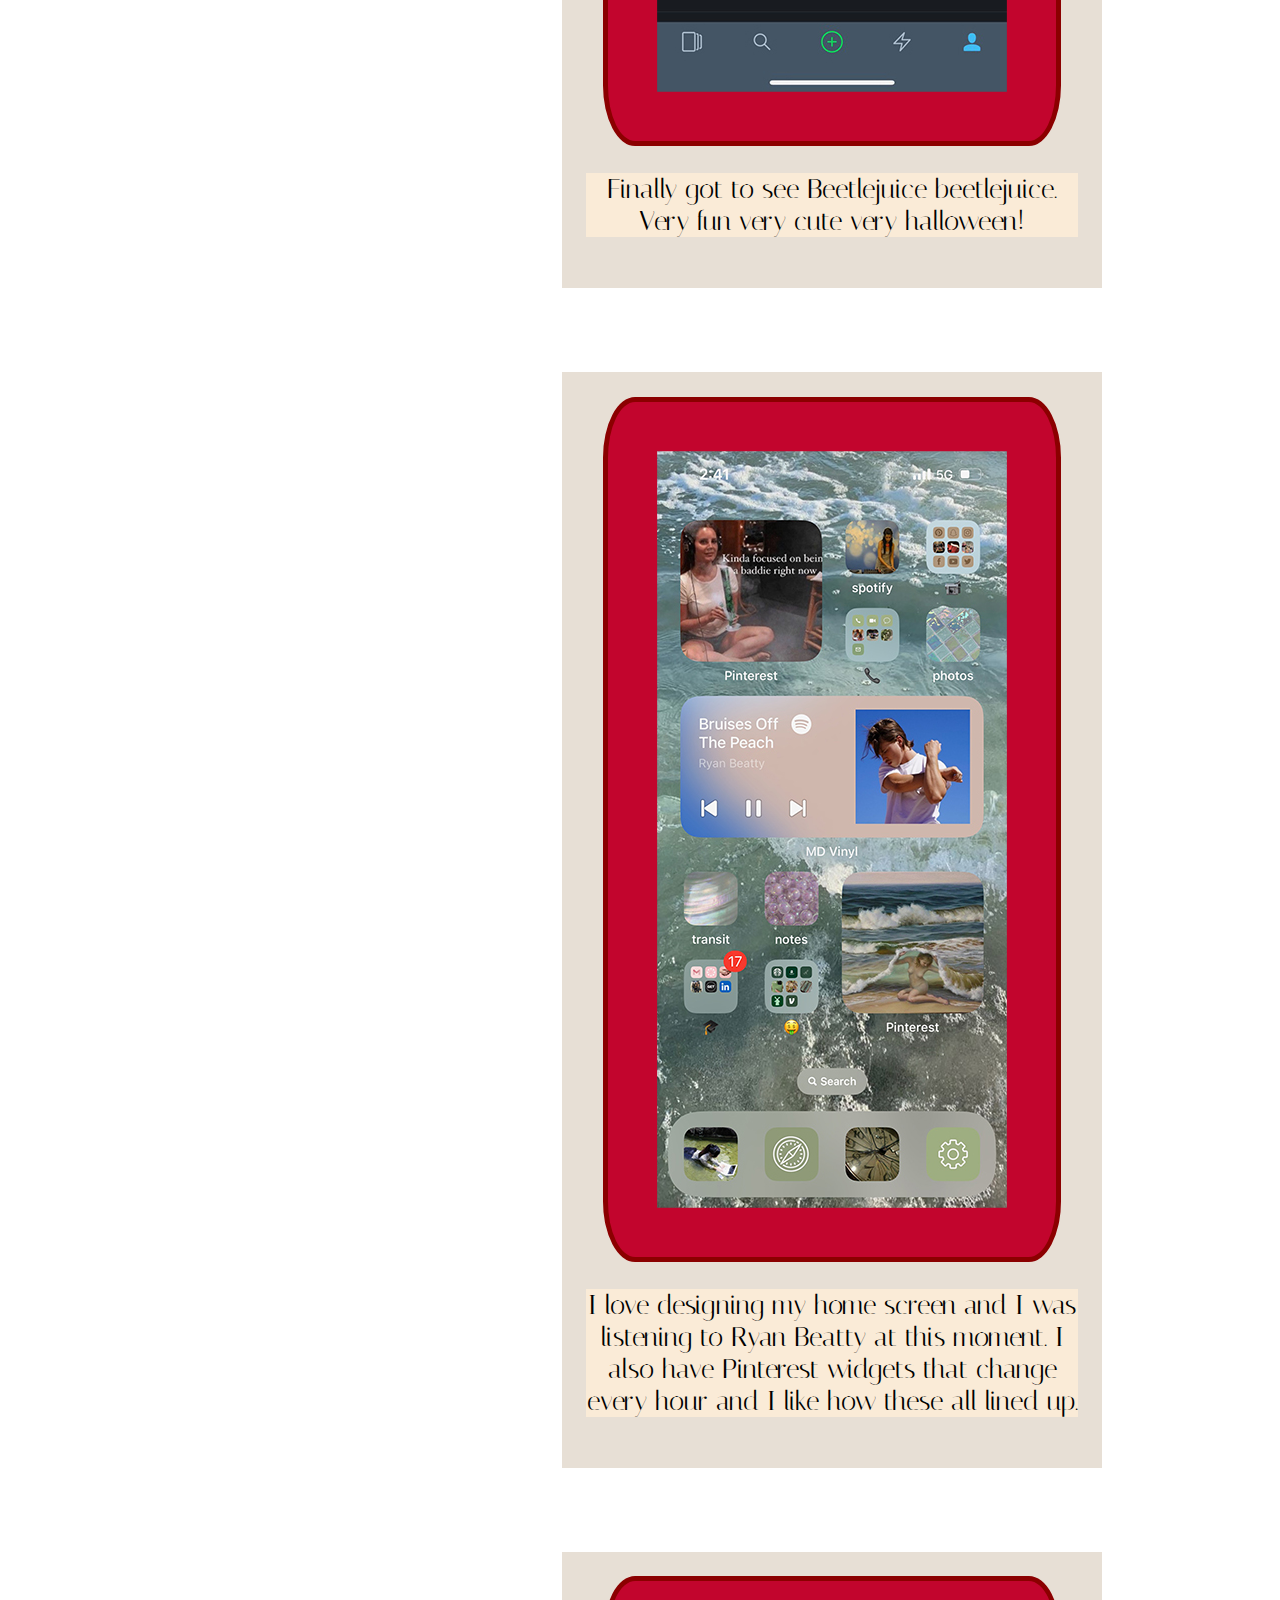
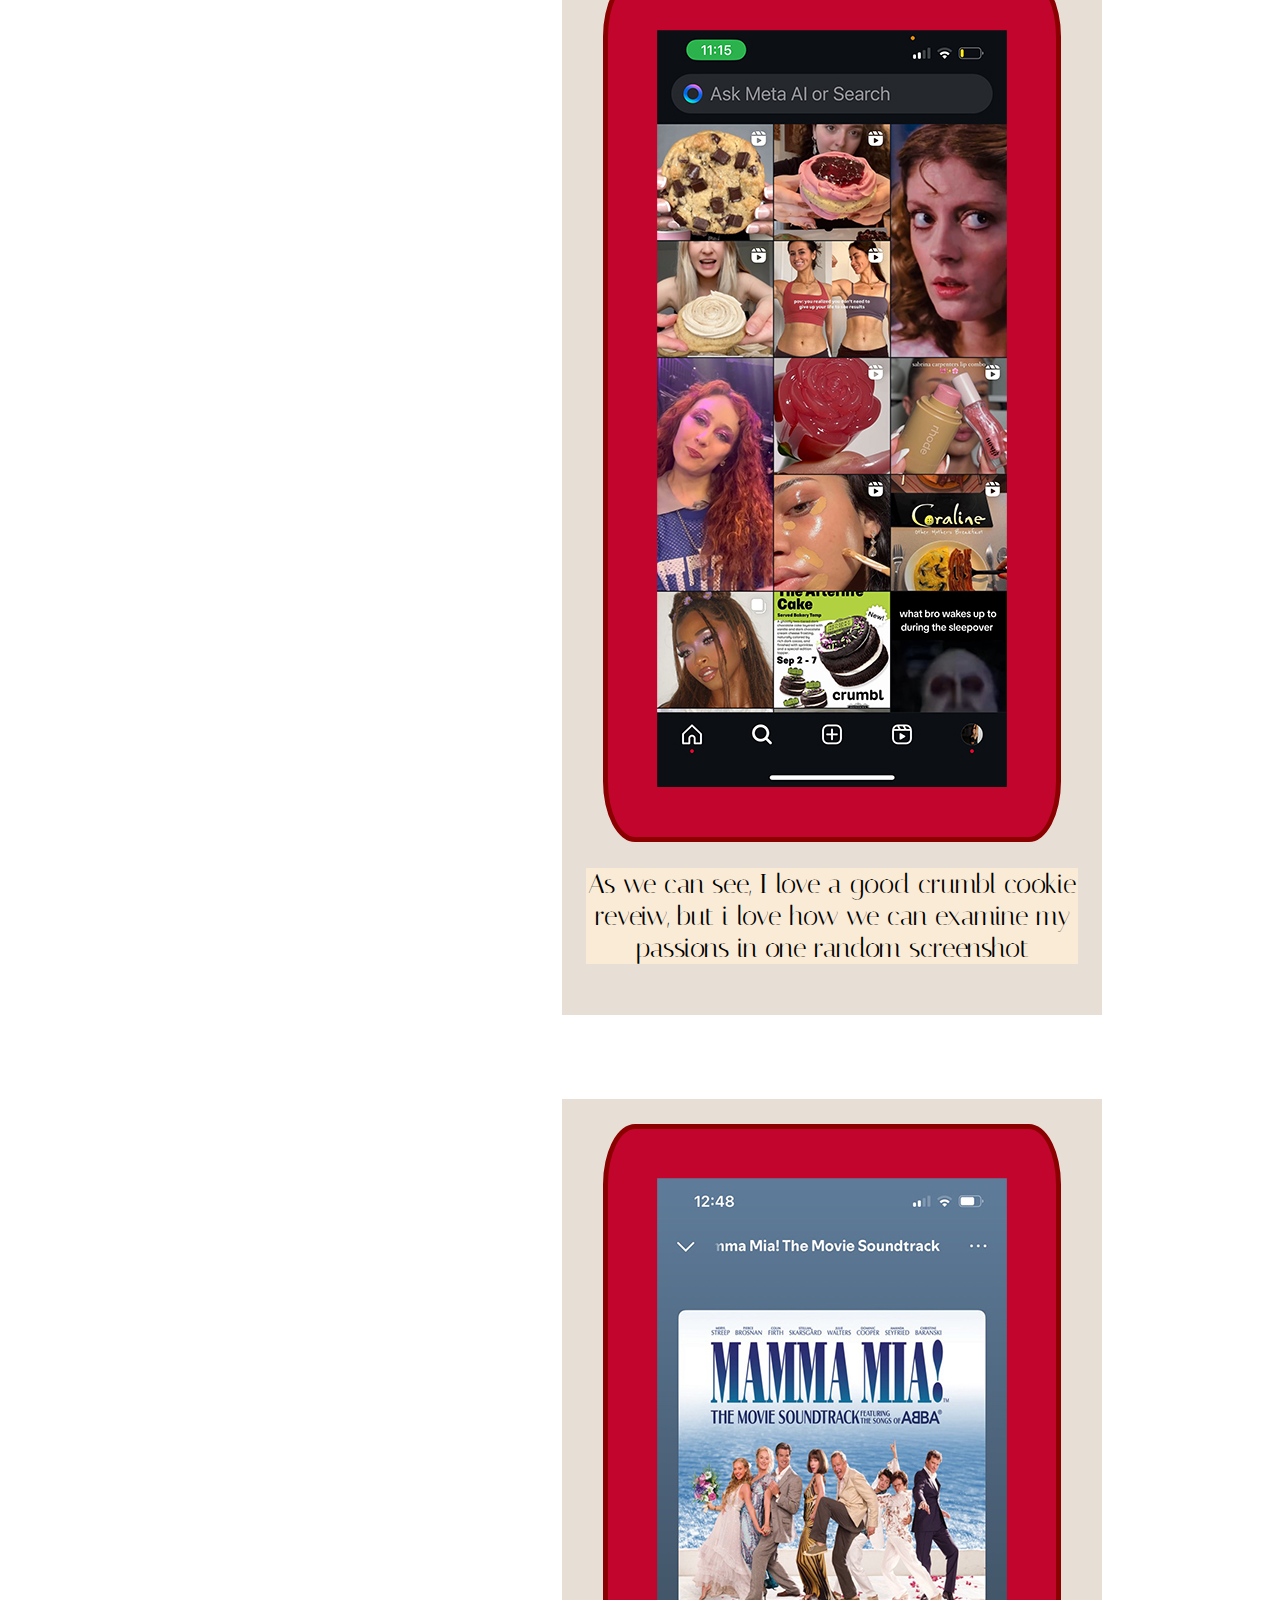
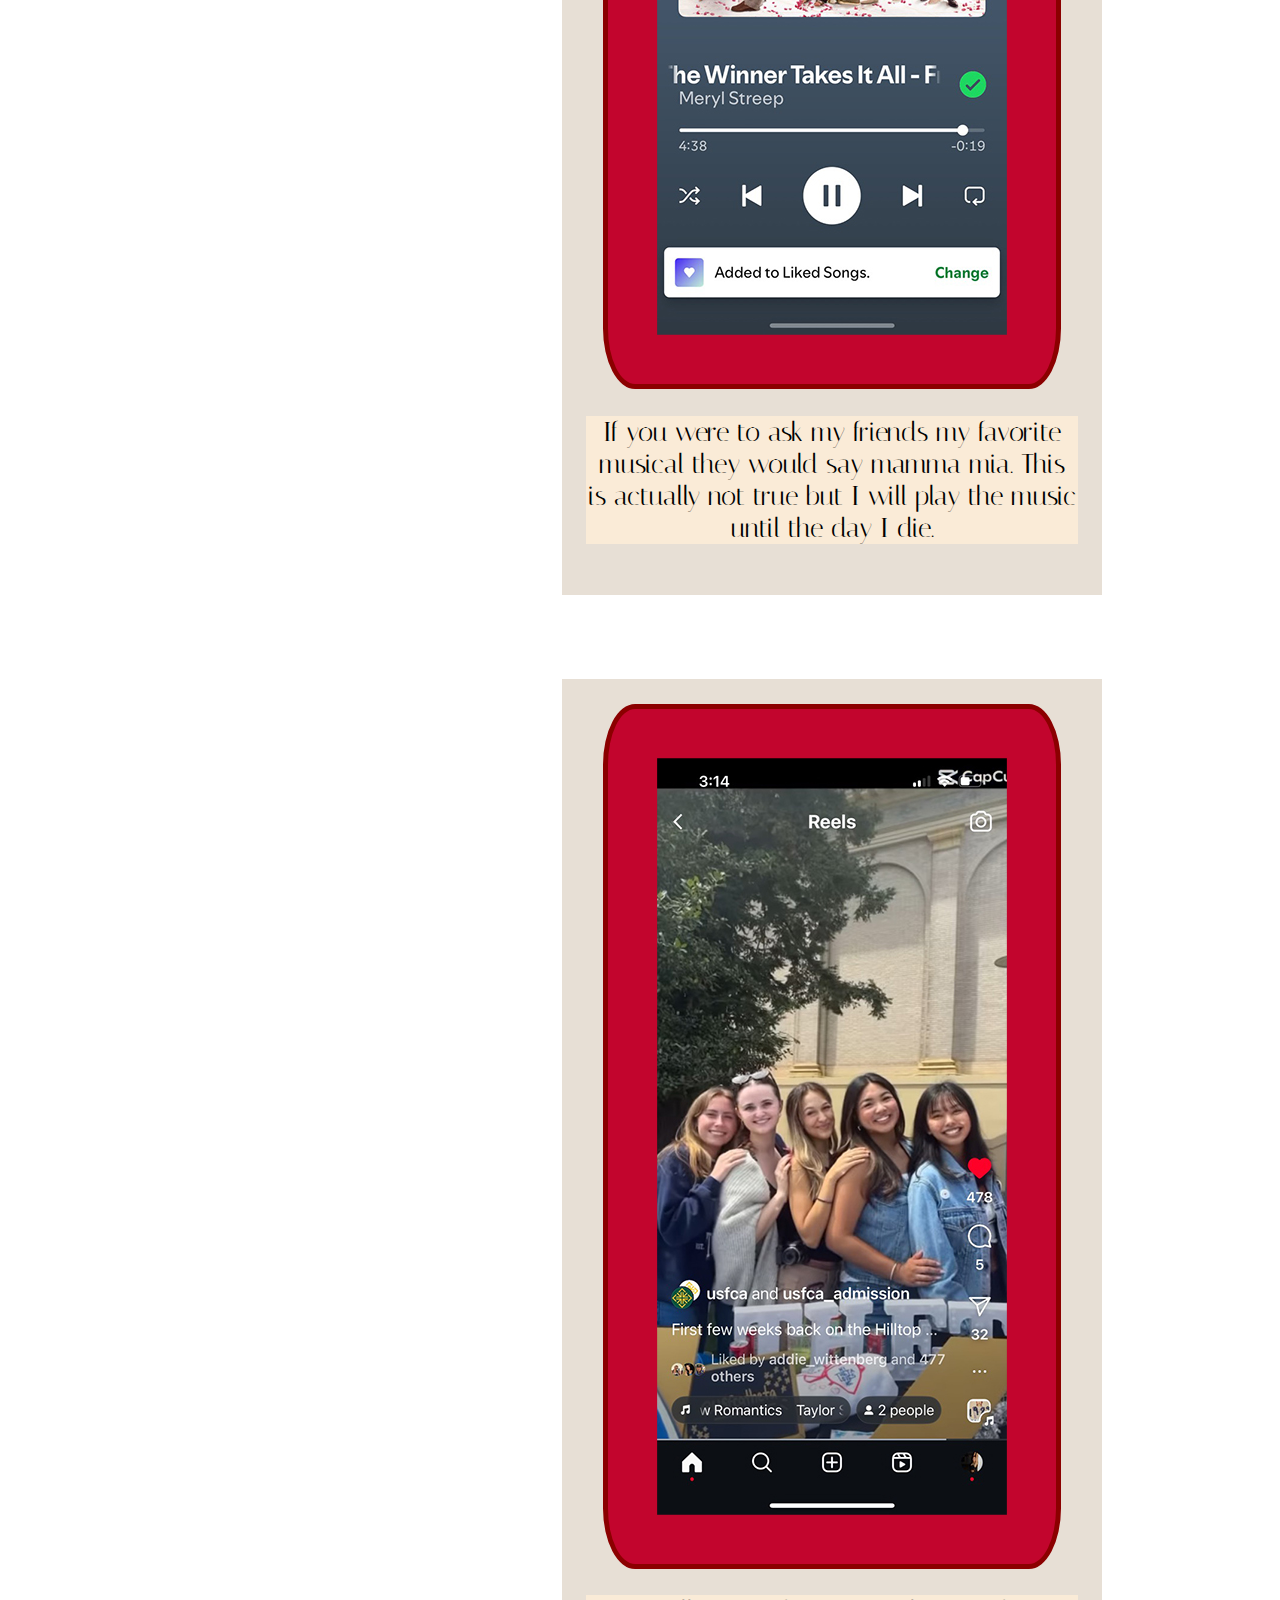
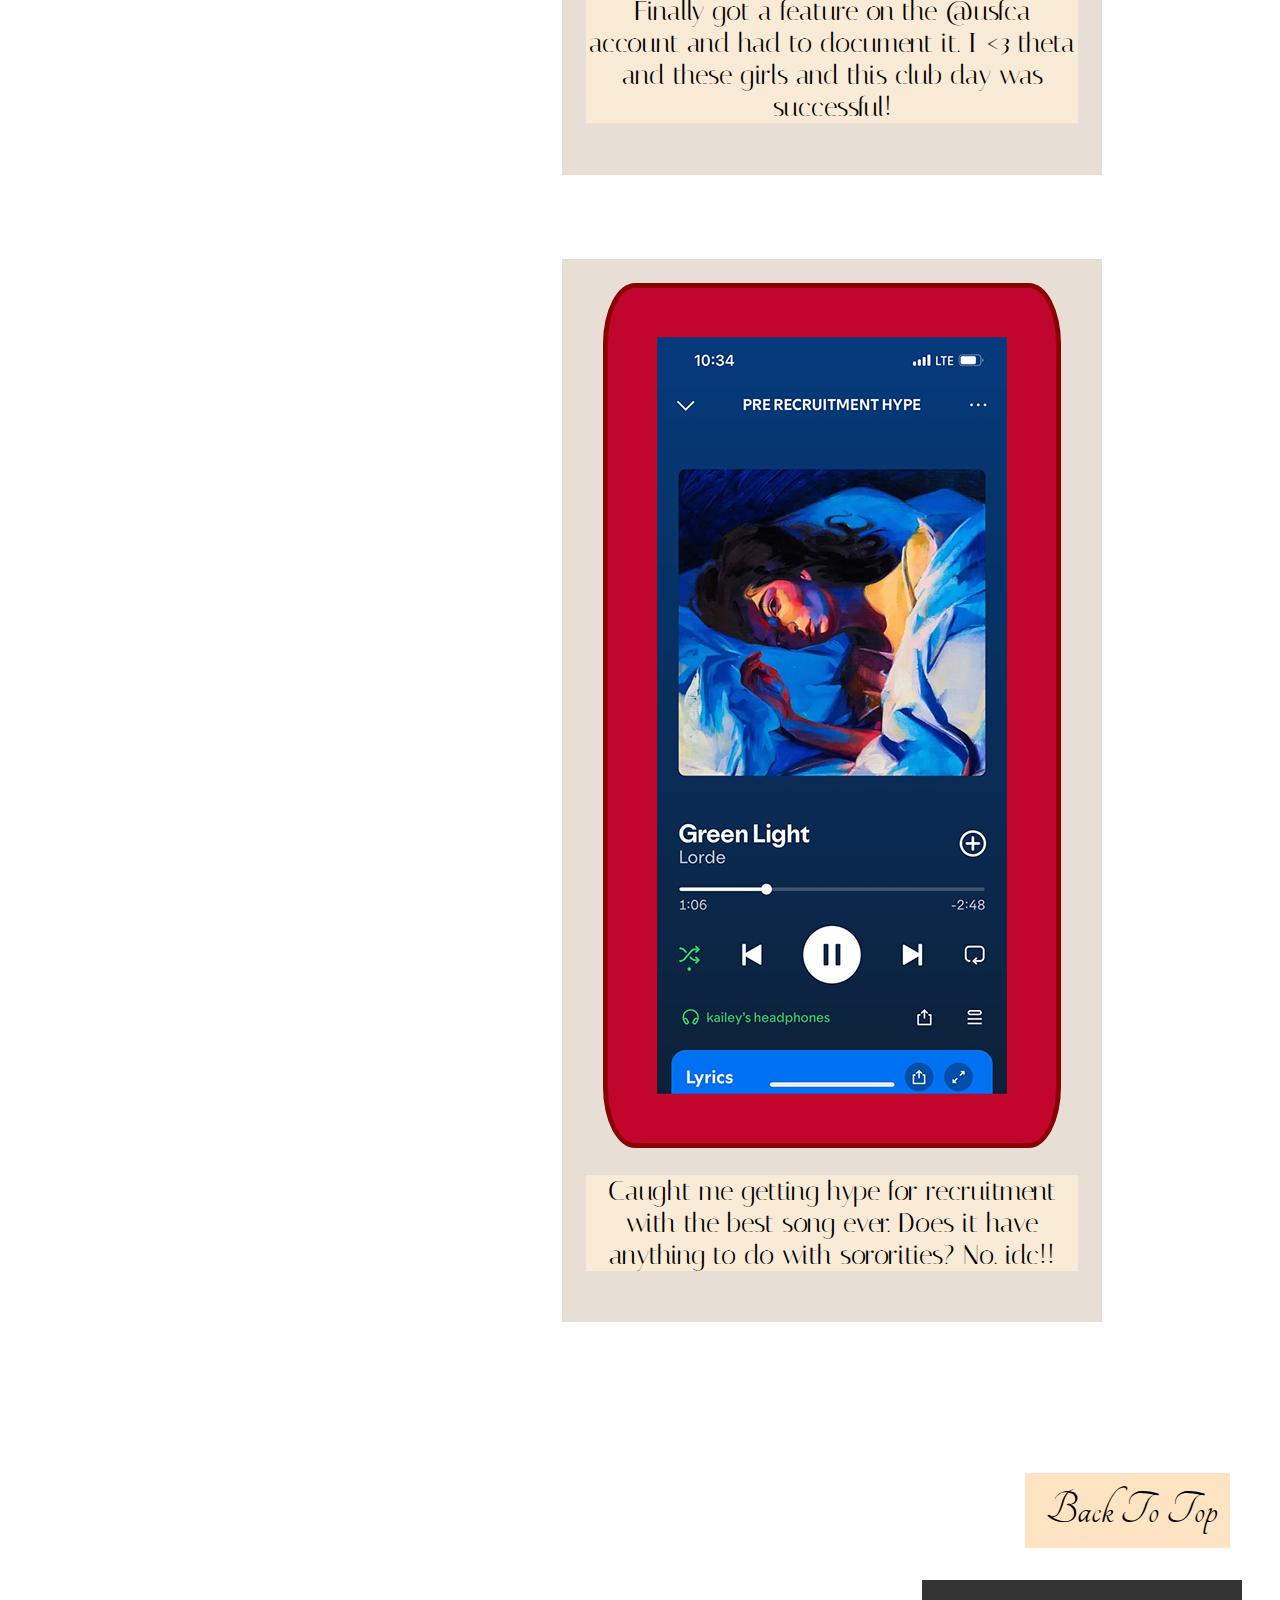
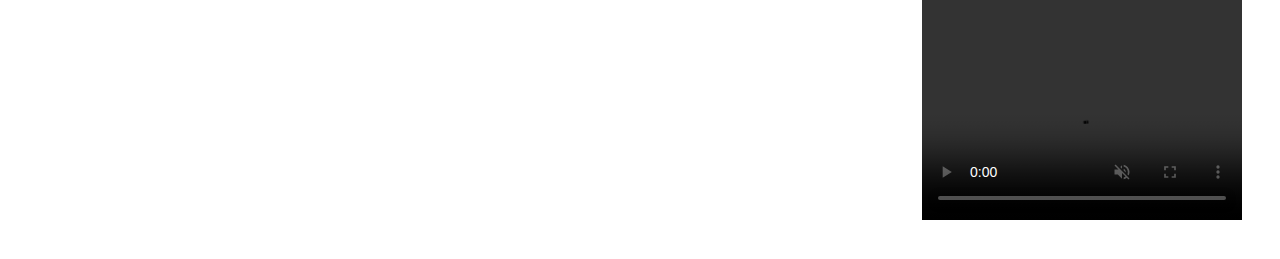
==== commit cd63aca3: "Update thefeed.html" ====
--- a/thefeed.html
+++ b/thefeed.html
@@ -33,13 +33,33 @@
 </div>
 <div id="friends">
     <h3> the feed</h3>
+    <a href="https://rpnairn.github.io/thefeed/" target="_blank">
     <h1> Ray </h1>
+</a>
+
+<a href="https://senkvetch.github.io/thefeed/index.html" target="_blank">
         <h1> Sarah </h1>
-            <h1> Gianna </h1>
-                <h1> Marc </h1>
-                    <h1> Hazel </h1>
-                        <h1> Nate </h1>
-                            <h1> Mia </h1>
+    </a>
+<a href="https://gpalanca.github.io/thefeed/index.html" target="_blank">
+<h1> Gianna </h1>
+</a>
+<a href="https://mbagustin.github.io/thefeed/"
+target="_blank">
+<h1> Marc </h1>
+</a>
+ <a href="https://hazeljoanne.github.io/the-feed/thefeed.html" target="_blank">
+<h1> Hazel </h1>
+ </a>
+ <a href="https://n-tesler.github.io/thefeed/thefeed.htmlLinks" target="_blank">
+ <h1> Nate </h1>
+ </a>
+ <a href="https://mkmanalili.github.io/thefeed/"
+ target="_blank"></a>
+                            <h1> Mia </h1> 
+<a href="https://jrlao.github.io/thefeed/"
+target="_blank">
+<h1> Dani </h1>
+</a>
                                 <h1> Katie
 </h1>
 </div>
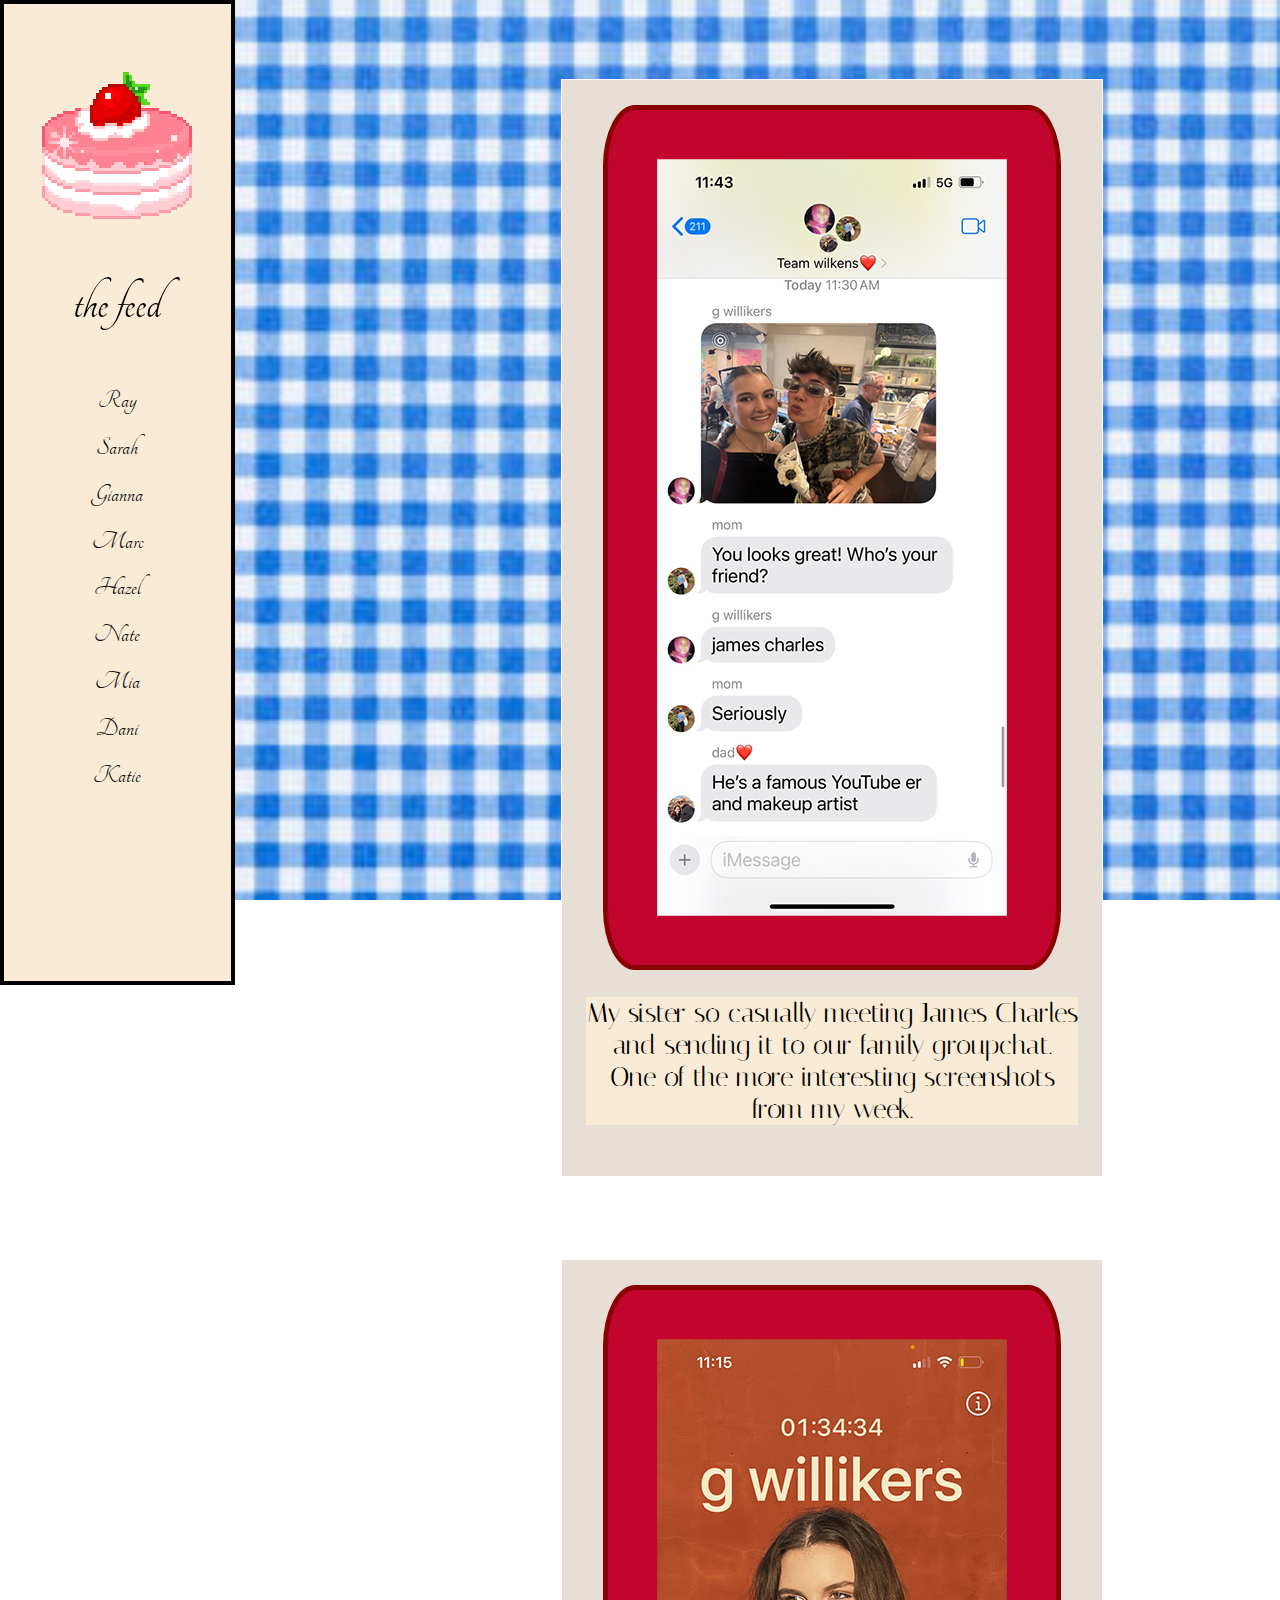
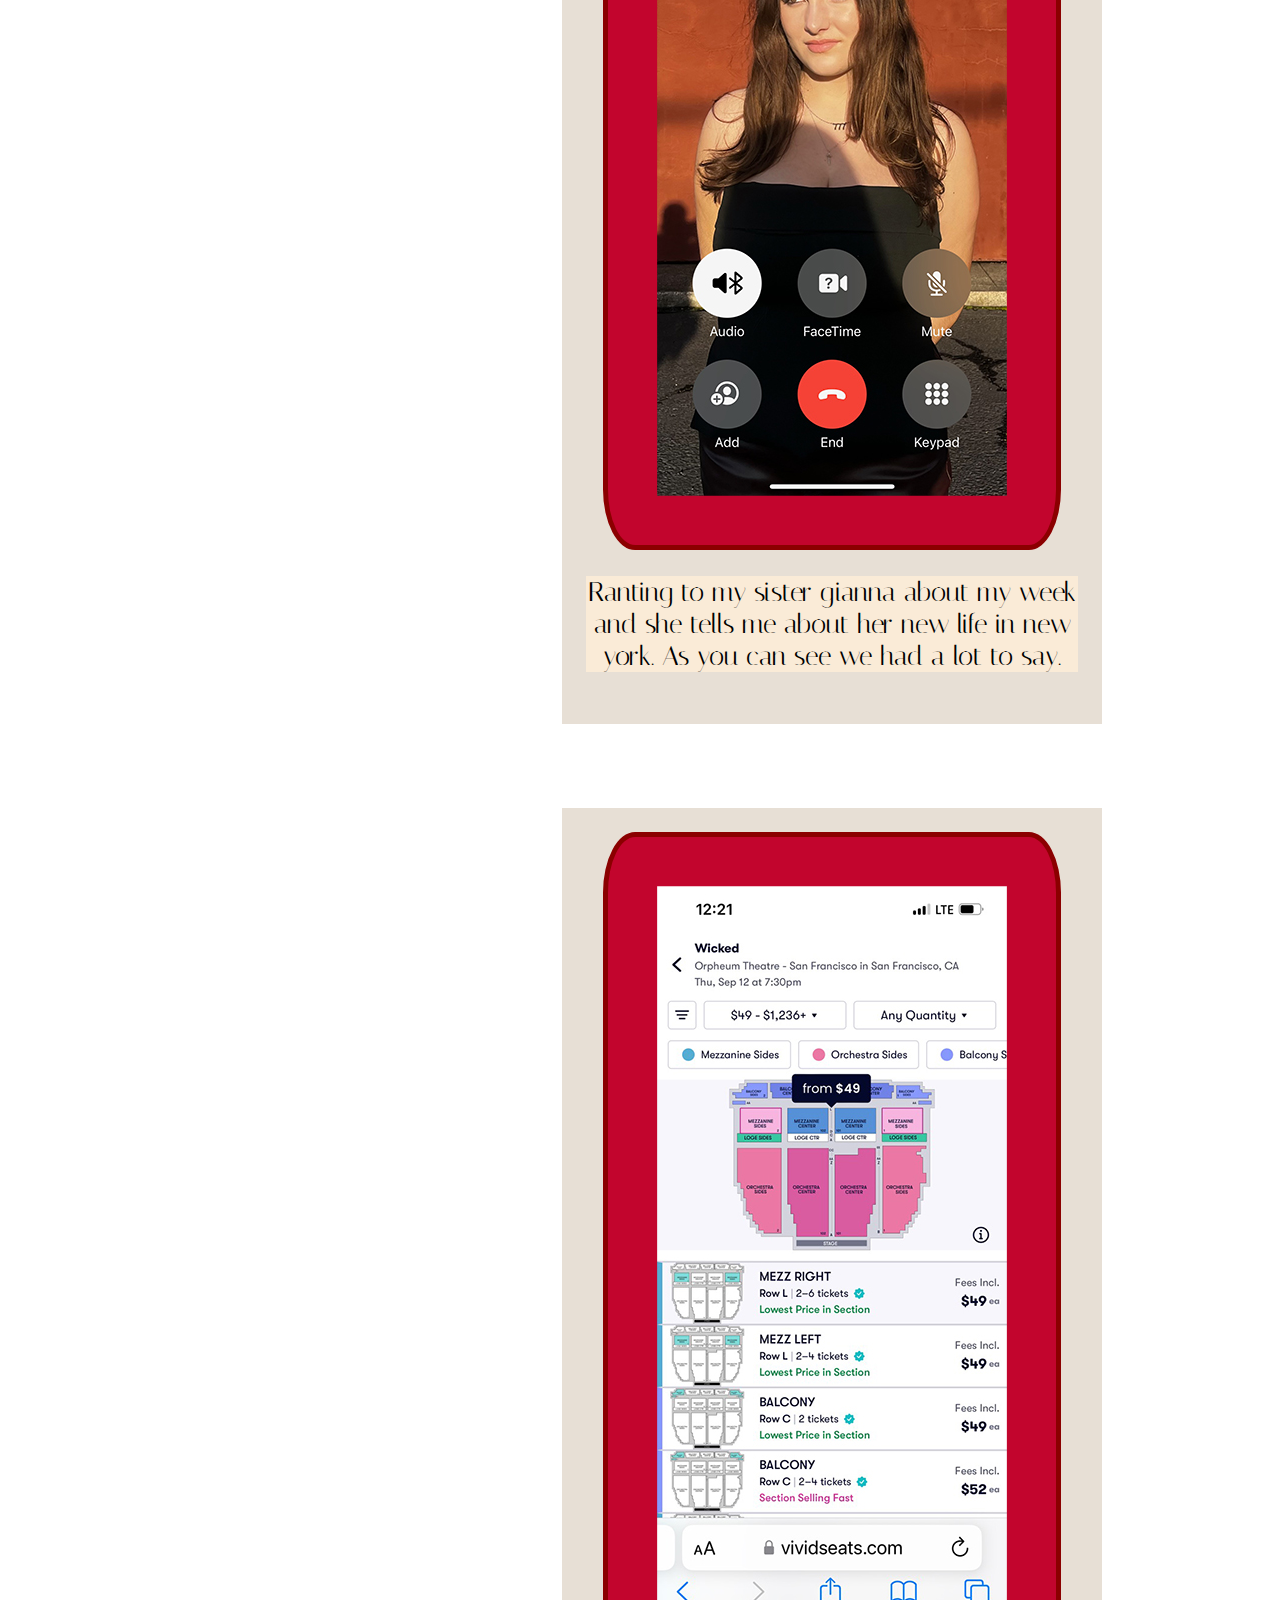
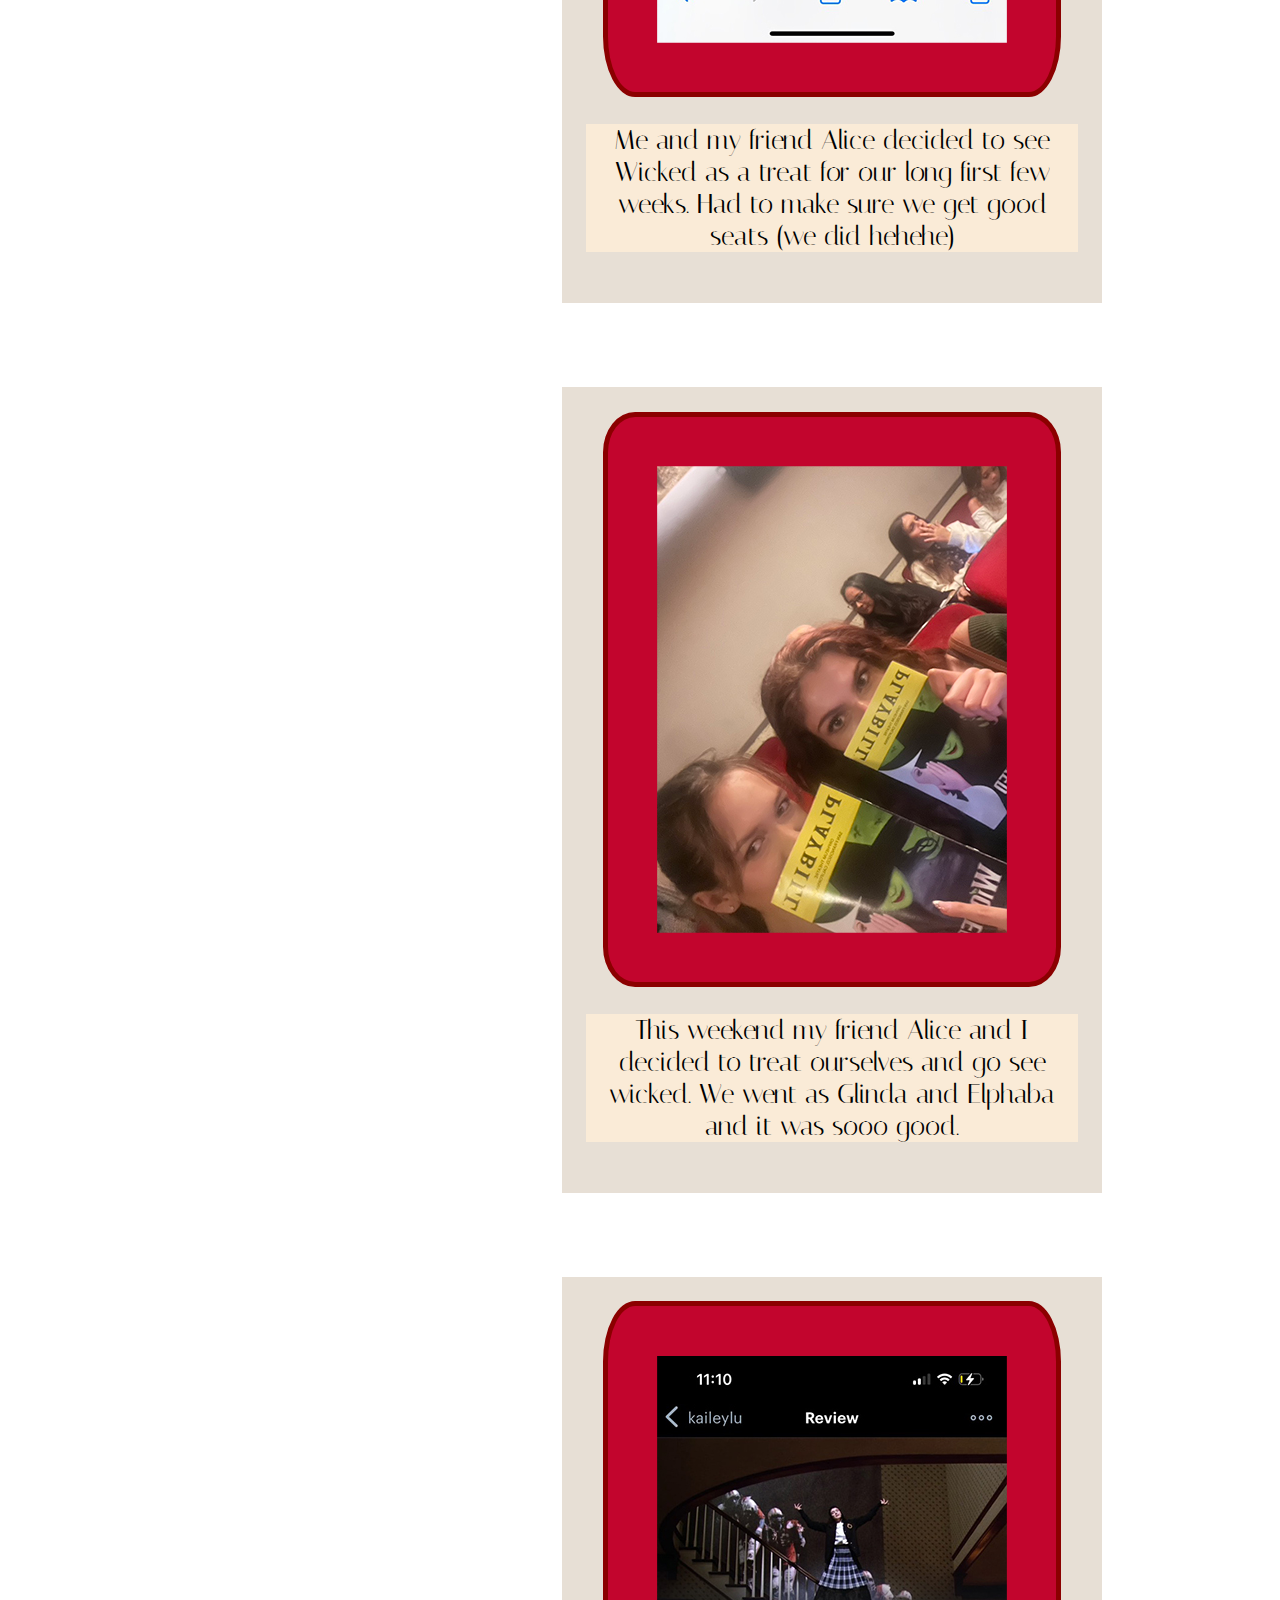
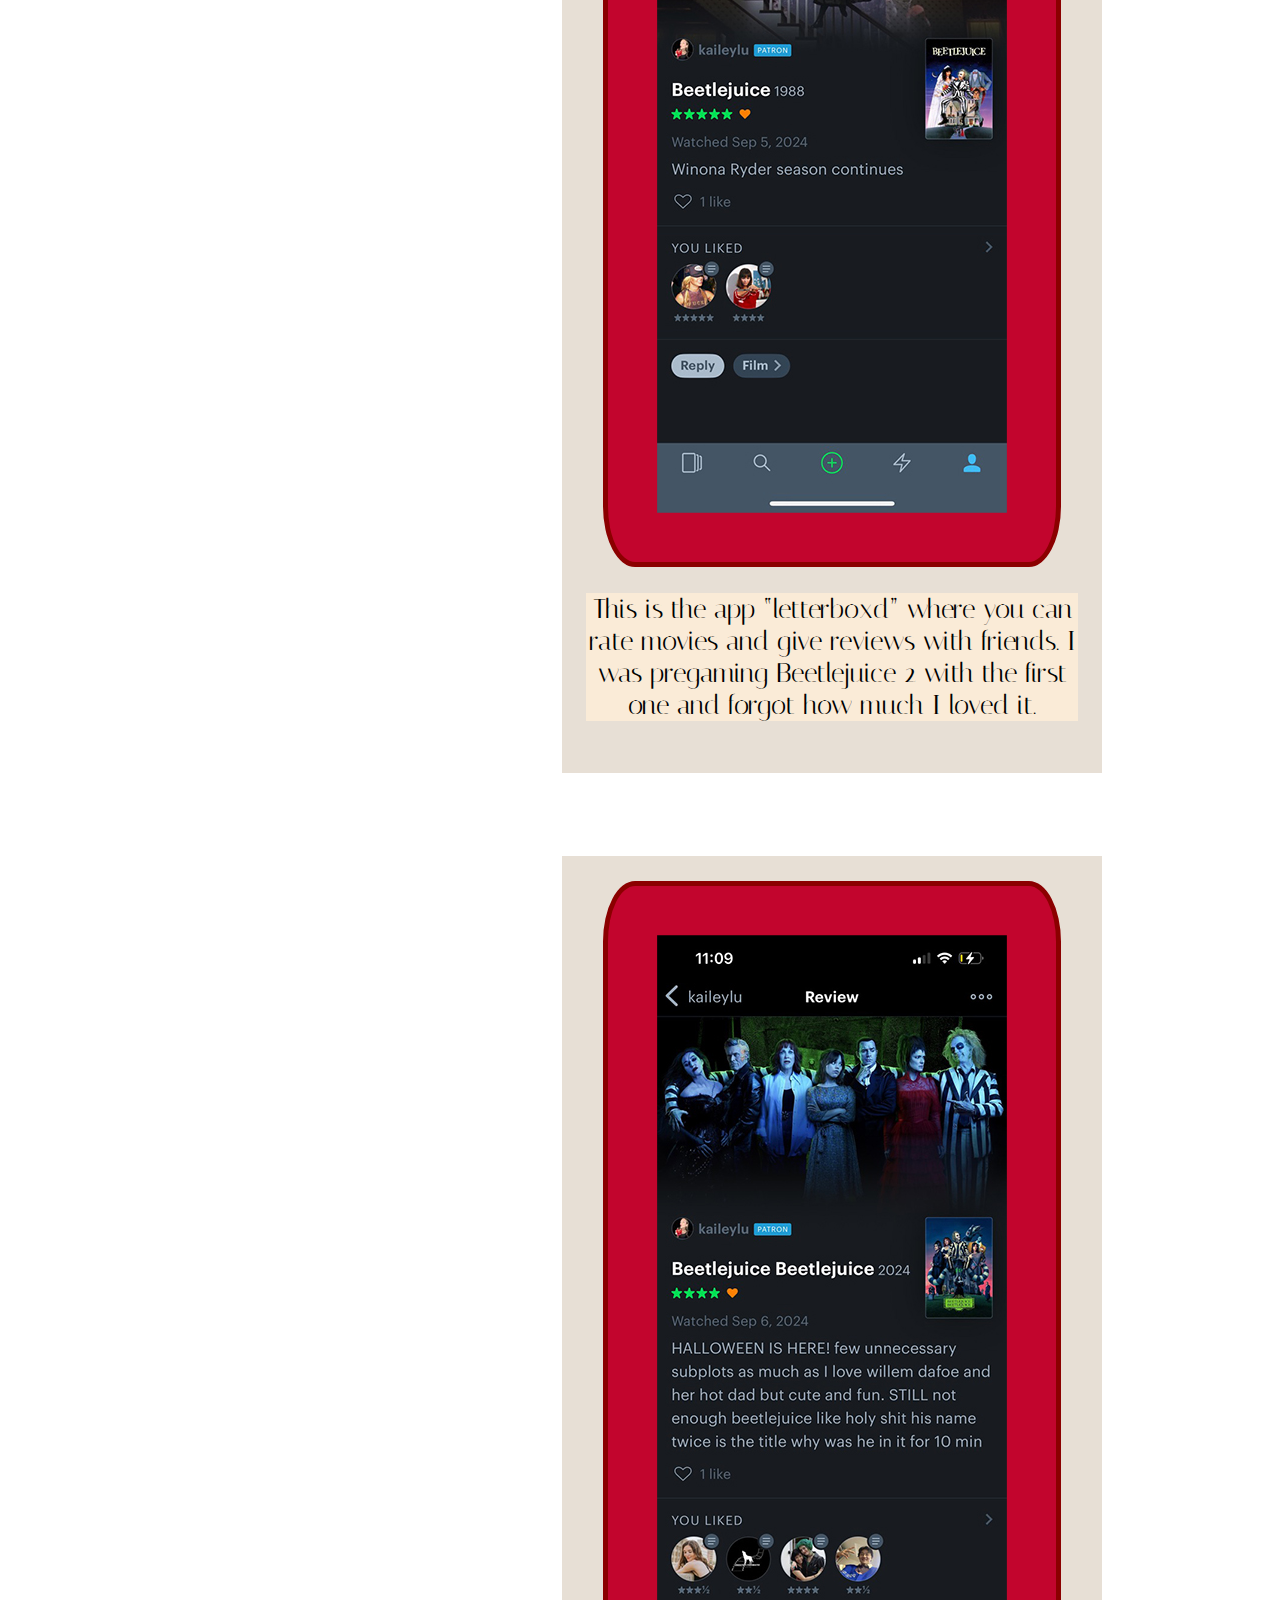
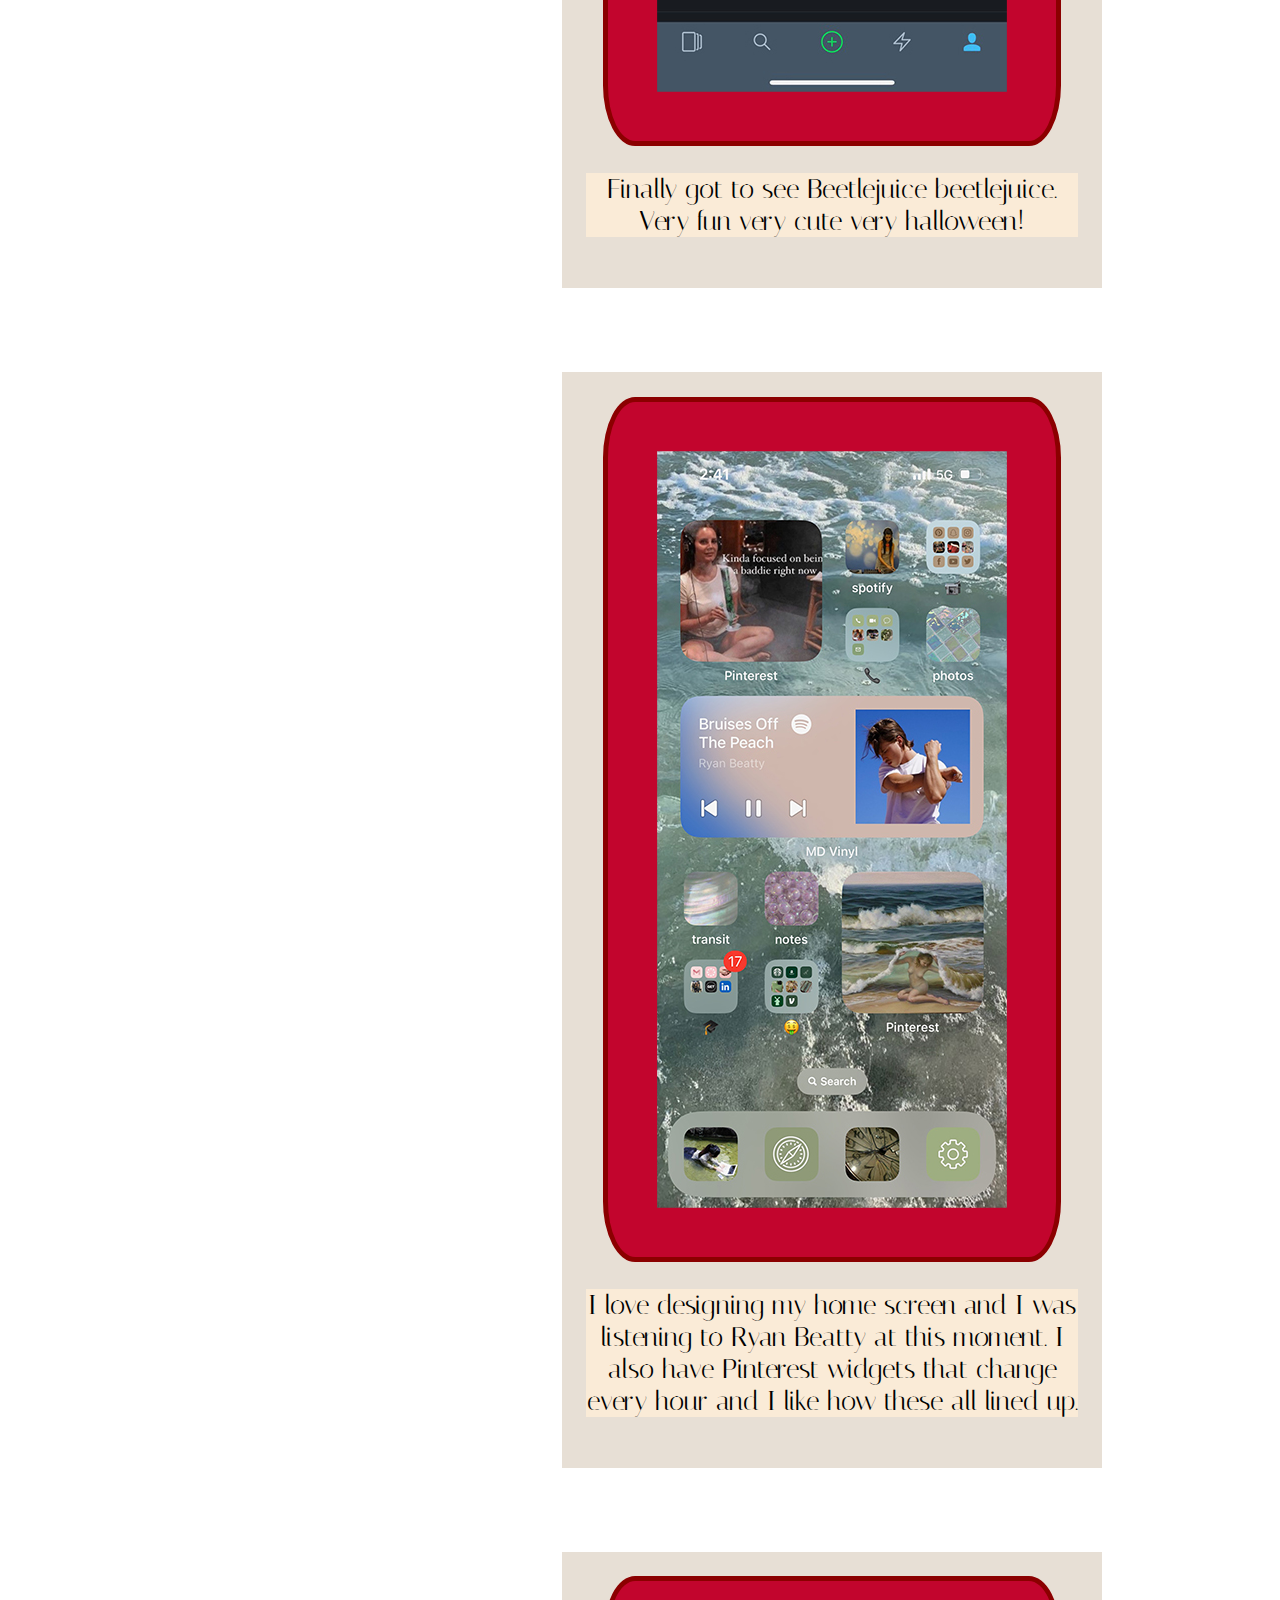
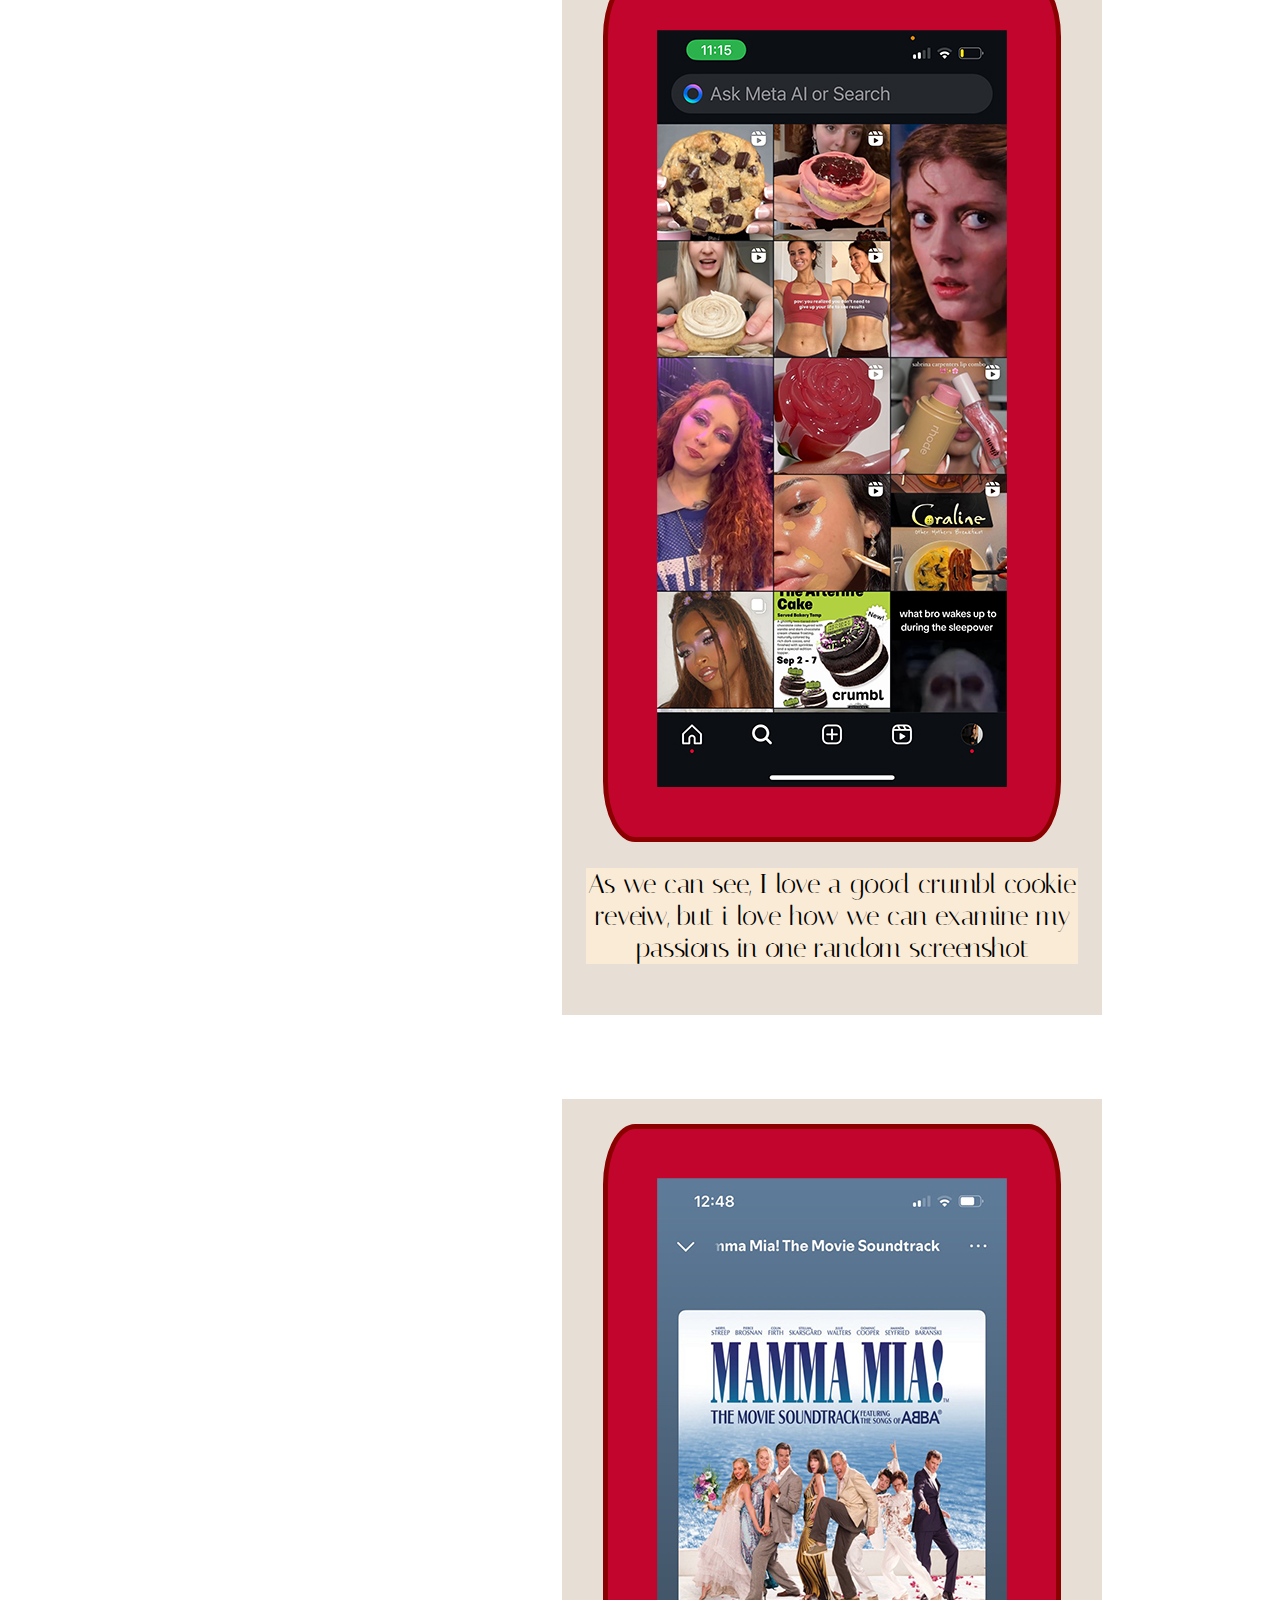
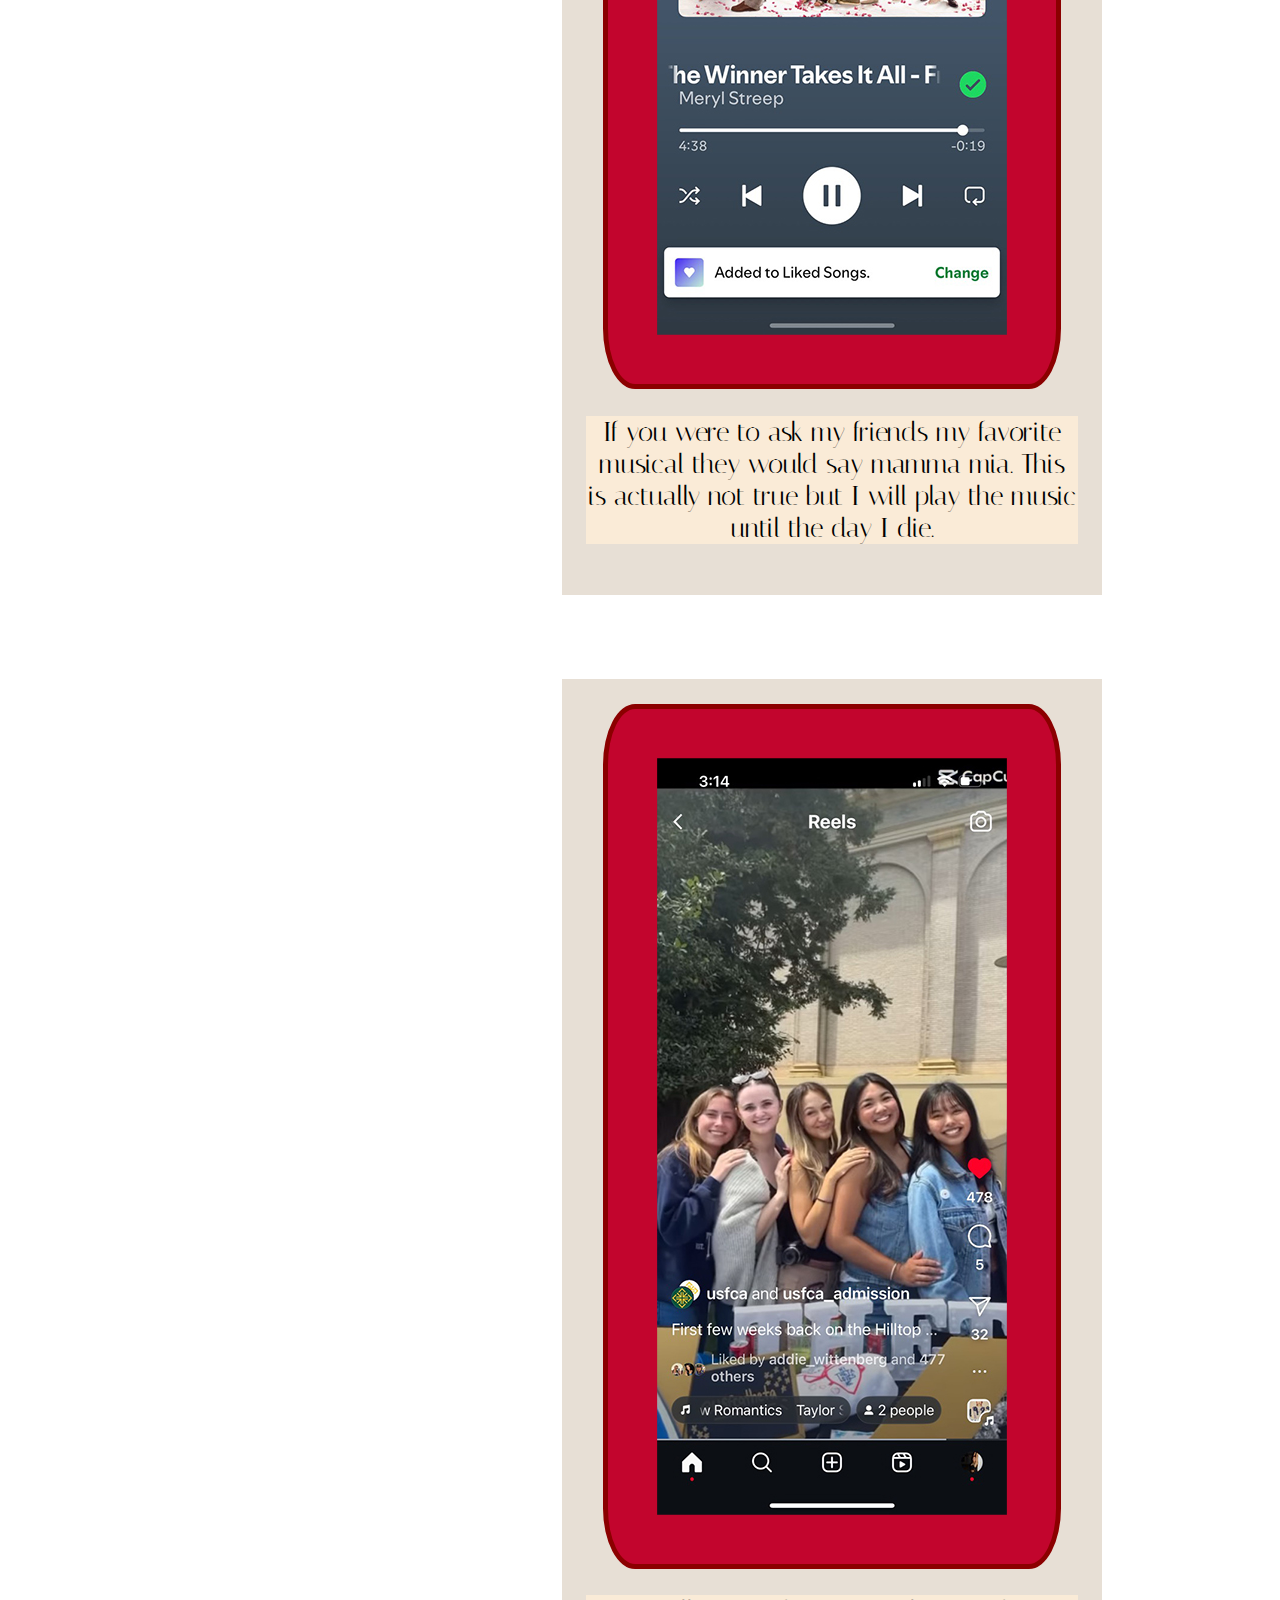
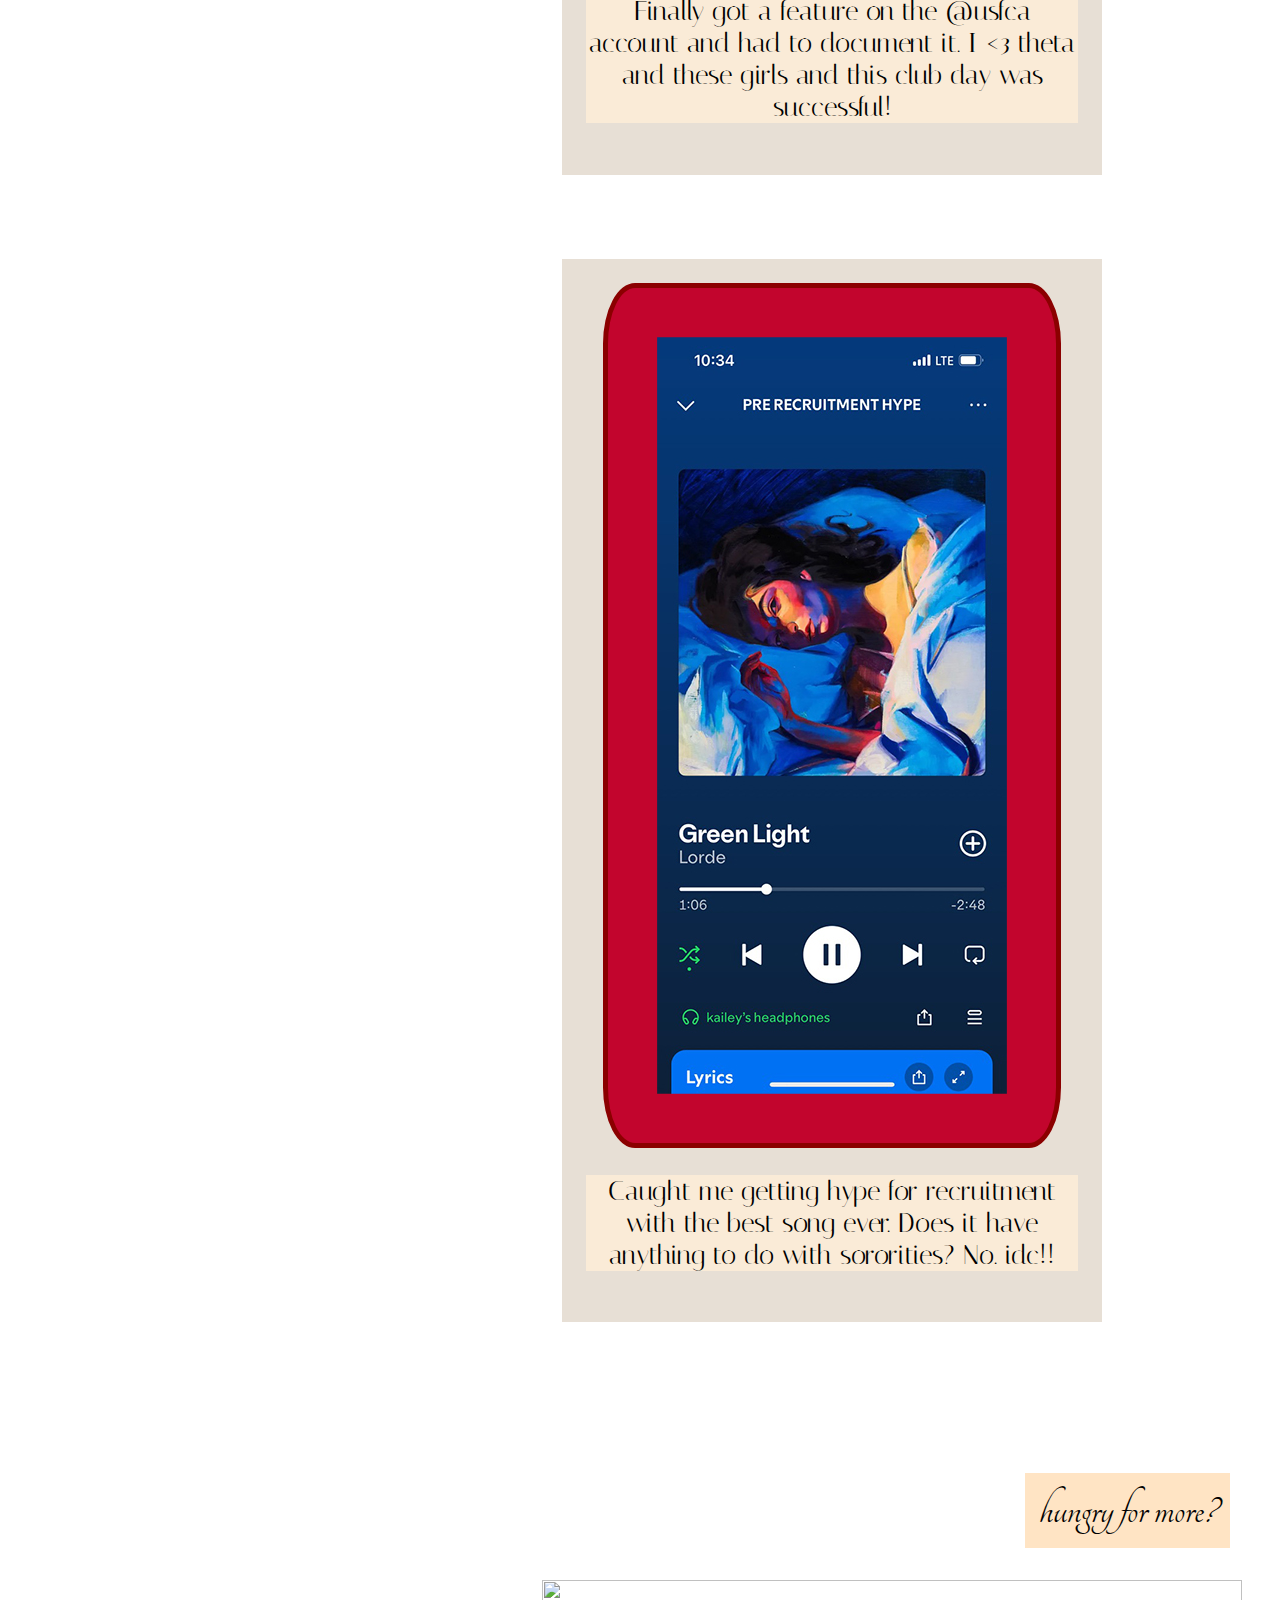
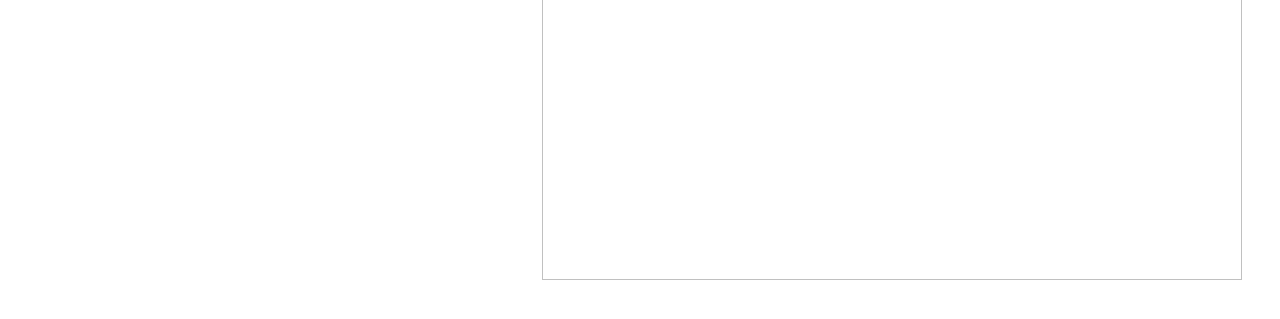
==== commit ef5d0b22: "Update thefeed.html" ====
--- a/thefeed.html
+++ b/thefeed.html
@@ -117,16 +117,13 @@
     </div>
      </main>
      <footer>
-        <a href="#top">
-        <h1> Back To Top</h1> 
-   </a>
-    <video 
-    width="320" height="240" controls autoplay muted>
-        <source src="kailey_thefeedmedia/trish-chicken.jpg" type="video/mp4">
-        <source src="movie.ogg" type="video/ogg">
-    </muted>
-    </autoplay>
-      </video>
+      <a href="#top">
+        <h1>hungry for more?</h1> 
+    </a>
+  <img class= eating
+  src="kailey_thefeedmedia/leadvirgo-eating.gif"
+  width="700px"
+  height="300px">
      </footer>
     </body>
 </html>
